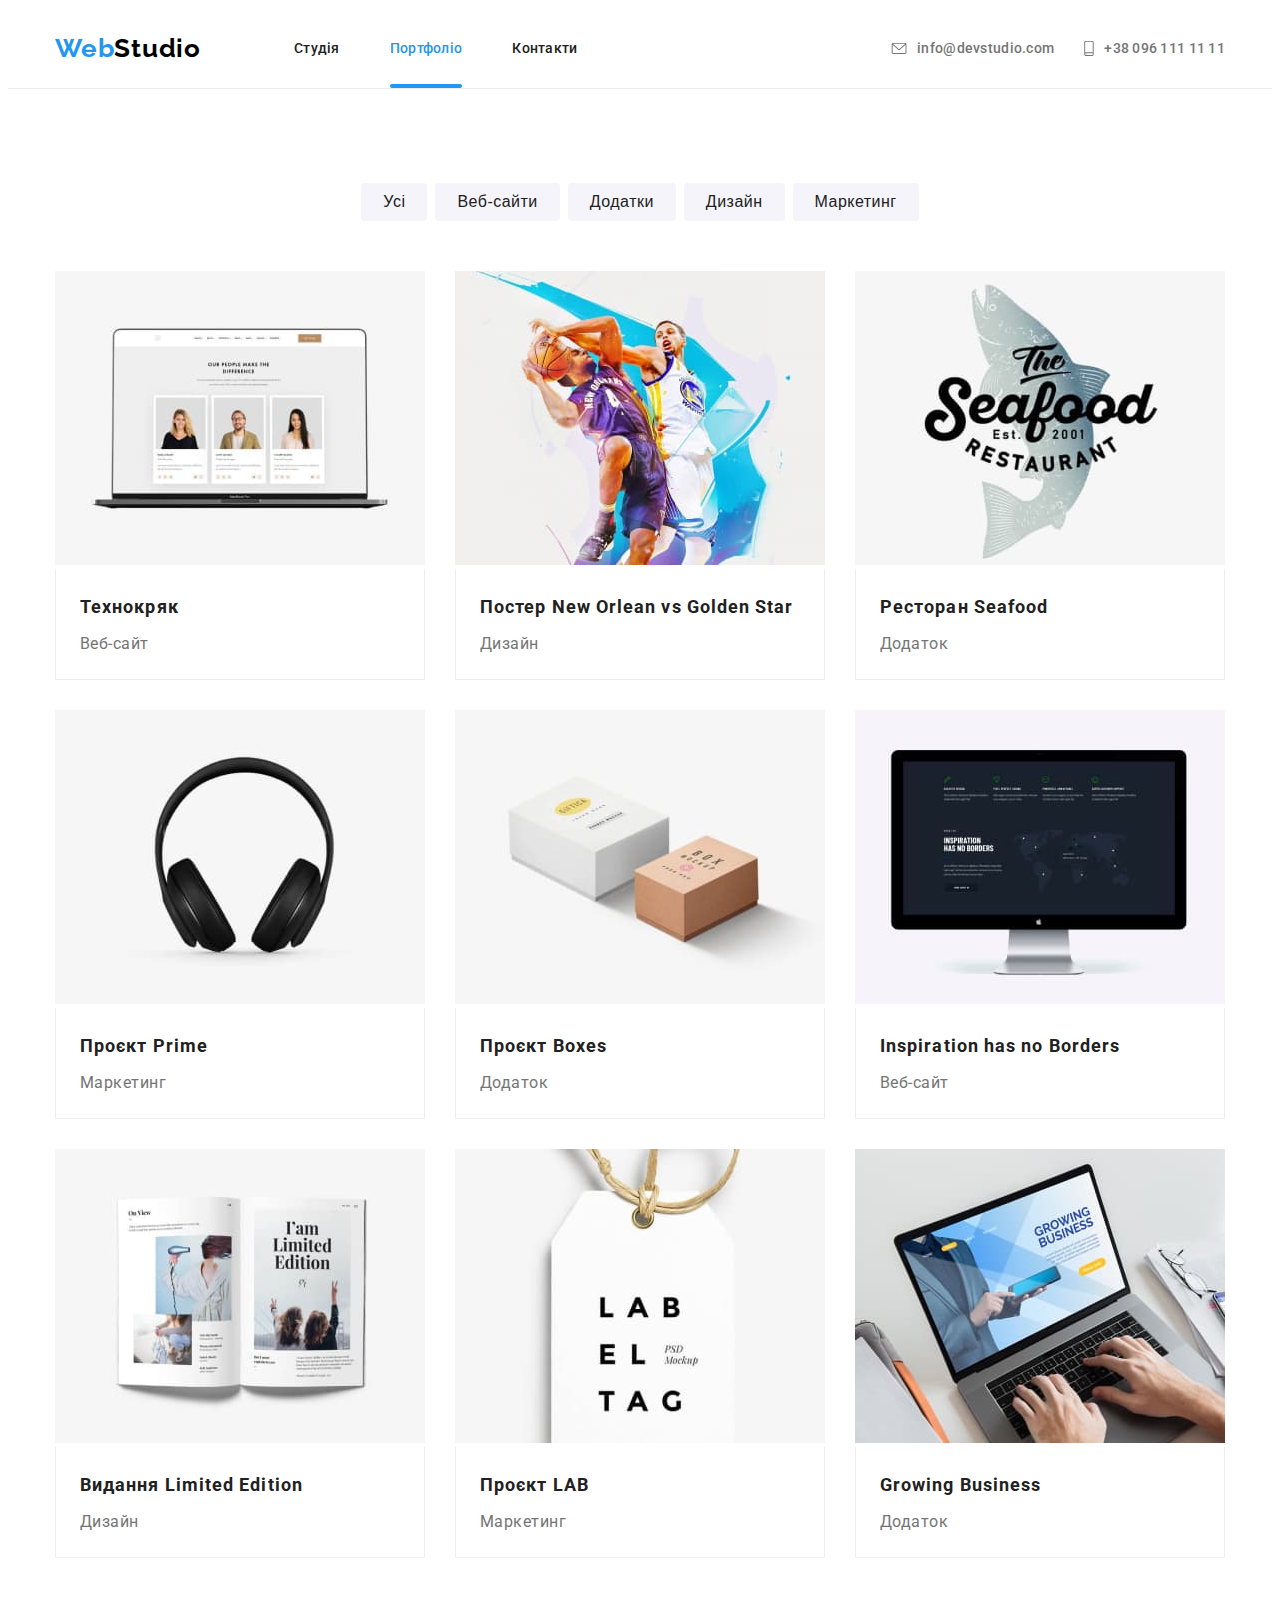
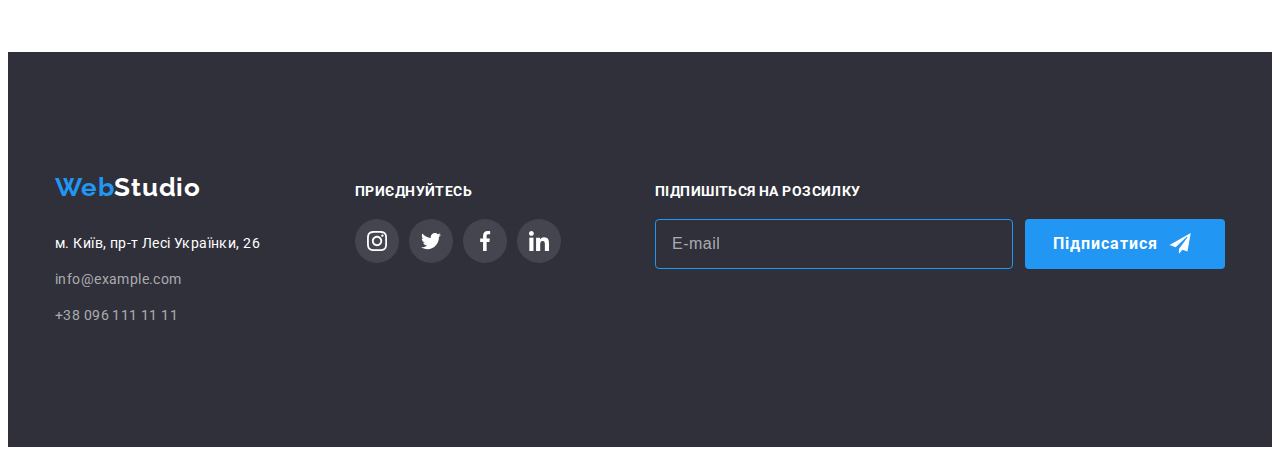
==== portofolio.html @ 8259f085 "Homework 7" ====
<!DOCTYPE html>
<html lang="uk">
  <head>
    <meta charset="UTF-8" />
    <meta http-equiv="X-UA-Compatible" content="IE=edge" />
    <meta name="viewport" content="width=device-width, initial-scale=1.0" />
    <title>Web Studio</title>

    <link rel="preconnect" href="https://fonts.googleapis.com" />
    <link rel="preconnect" href="https://fonts.gstatic.com" crossorigin />
    <link
      href="https://fonts.googleapis.com/css2?family=Raleway:wght@700&family=Roboto:wght@400;500;700;900&display=swap"
      rel="stylesheet"
    />
    <link
      rel="stylesheet"
      href="https://cdnjs.cloudflare.com/ajax/libs/modern-normalize/1.1.0/modern-normalize.min.css"
      integrity="sha512-wpPYUAdjBVSE4KJnH1VR1HeZfpl1ub8YT/NKx4PuQ5NmX2tKuGu6U/JRp5y+Y8XG2tV+wKQpNHVUX03MfMFn9Q=="
      crossorigin="anonymous"
      referrerpolicy="no-referrer"
    />
    <link rel="stylesheet" href="./css/styles.css" />
  </head>
  <body>
    <!-- Header -->
    <header class="page-header">
      <div class="container main-nav">
        <a href="./index.html" class="logo"
          ><span class="logo-brand">Web</span>Studio</a
        >

        <ul class="site-nav">
          <li class="item"><a href="./index.html" class="link">Студія</a></li>
          <li class="item">
            <a href="./portofolio.html" class="link current">Портфоліо</a>
          </li>
          <li class="item"><a href="#" class="link">Контакти</a></li>
        </ul>
        <!-- телефон-імейл  -->

        <ul class="contact-nav">
          <li class="item-mail">
            <a href="mailto:info@devstudio.com" class="link mail"
              ><svg class="decor" width="16" height="12">
                <use href="./images/sprite.svg#envelope"></use></svg
              >info@devstudio.com</a
            >
          </li>
          <li class="item-phone">
            <a href="tel:+380961111111" class="link phone"
              ><svg class="decor" width="10" height="16">
                <use href="./images/sprite.svg#smartphone"></use></svg
              >+38 096 111 11 11</a
            >
          </li>
        </ul>
      </div>
    </header>
    <!-- main -->
    <main>
      <h1 class="visually-hidden">Portpholio page</h1>
      <section class="portfolio">
        <h2 class="visually-hidden">Site navigation</h2>

        <div class="container work">
          <ul class="page-nav">
            <li class="nav-btn">
              <button type="button" class="button-secondary">Усі</button>
            </li>
            <li class="nav-btn">
              <button type="button" class="button-secondary">Веб-сайти</button>
            </li>
            <li class="nav-btn">
              <button type="button" class="button-secondary">Додатки</button>
            </li>
            <li class="nav-btn">
              <button type="button" class="button-secondary">Дизайн</button>
            </li>
            <li class="nav-btn">
              <button type="button" class="button-secondary">Маркетинг</button>
            </li>
          </ul>
          <ul class="work-list">
            <li class="work-item-portfolio">
              <a class="work-item-card" href="">
                <div class="product-thumb">
                  <img
                    class="work-item-link"
                    src="./images/portfolio/technokriak.jpg"
                    width="370"
                    height="294"
                    alt="Сторінка сайту відкрита на ноутбуці з фото команди"
                  />
                  <div class="product-overlay">
                    <p class="product-overlay-descr">
                      Ресурс пропонує комплексні пропозиції з різним рівнем
                      функціоналу та сервісів. Все це дозволить відвідувачу
                      отримати вичерпні відомості про компанію чи приватну
                      особу.
                    </p>
                  </div>
                </div>
                <div class="work-item-descr">
                  <h3 class="title-work">Технокряк</h3>
                  <p class="descr-work">Веб-сайт</p>
                </div></a
              >
            </li>

            <li class="work-item-portfolio">
              <a class="work-item-card" href="">
                <div class="product-thumb">
                  <img
                    src="./images/portfolio/new-orlean.jpg"
                    width="370"
                    height="294"
                    alt="Два баскетболісти з мячем"
                  />
                  <div class="product-overlay">
                    <p class="product-overlay-descr">
                      Ресурс пропонує комплексні пропозиції з різним рівнем
                      функціоналу та сервісів. Все це дозволить відвідувачу
                      отримати вичерпні відомості про компанію чи приватну
                      особу.
                    </p>
                  </div>
                </div>
                <div class="work-item-descr">
                  <h3 class="title-work">Постер New Orlean vs Golden Star</h3>
                  <p class="descr-work">Дизайн</p>
                </div></a
              >
            </li>

            <li class="work-item-portfolio">
              <a class="work-item-card" href="">
                <div class="product-thumb">
                  <img
                    src="./images/portfolio/seafood.jpg"
                    width="370"
                    height="294"
                    alt="Макет логотипу ресторану Сиафуд"
                  />
                  <div class="product-overlay">
                    <p class="product-overlay-descr">
                      Ресурс пропонує комплексні пропозиції з різним рівнем
                      функціоналу та сервісів. Все це дозволить відвідувачу
                      отримати вичерпні відомості про компанію чи приватну
                      особу.
                    </p>
                  </div>
                </div>
                <div class="work-item-descr">
                  <h3 class="title-work">Ресторан Seafood</h3>
                  <p class="descr-work">Додаток</p>
                </div></a
              >
            </li>

            <li class="work-item-portfolio">
              <a class="work-item-card" href="">
                <div class="product-thumb">
                  <img
                    src="./images/portfolio/prime.jpg"
                    width="370"
                    height="294"
                    alt="Фото навушників чорних"
                  />
                  <div class="product-overlay">
                    <p class="product-overlay-descr">
                      Ресурс пропонує комплексні пропозиції з різним рівнем
                      функціоналу та сервісів. Все це дозволить відвідувачу
                      отримати вичерпні відомості про компанію чи приватну
                      особу.
                    </p>
                  </div>
                </div>
                <div class="work-item-descr">
                  <h3 class="title-work">Проєкт Prime</h3>
                  <p class="descr-work">Маркетинг</p>
                </div></a
              >
            </li>
            <li class="work-item-portfolio">
              <a class="work-item-card" href="">
                <div class="product-thumb">
                  <img
                    src="./images/portfolio/boxes.jpg"
                    width="370"
                    height="294"
                    alt="Фото двох коробок з лого проекту"
                  />
                  <div class="product-overlay">
                    <p class="product-overlay-descr">
                      Ресурс пропонує комплексні пропозиції з різним рівнем
                      функціоналу та сервісів. Все це дозволить відвідувачу
                      отримати вичерпні відомості про компанію чи приватну
                      особу.
                    </p>
                  </div>
                </div>
                <div class="work-item-descr">
                  <h3 class="title-work">Проєкт Boxes</h3>
                  <p class="descr-work">Додаток</p>
                </div></a
              >
            </li>
            <li class="work-item-portfolio">
              <a class="work-item-card" href="">
                <div class="product-thumb">
                  <img
                    src="./images/portfolio/inspiration-has-noborder.jpg"
                    width="370"
                    height="294"
                    alt="Монітор з головною сторінкою сайту"
                  />
                  <div class="product-overlay">
                    <p class="product-overlay-descr">
                      Ресурс пропонує комплексні пропозиції з різним рівнем
                      функціоналу та сервісів. Все це дозволить відвідувачу
                      отримати вичерпні відомості про компанію чи приватну
                      особу.
                    </p>
                  </div>
                </div>
                <div class="work-item-descr">
                  <h3 class="title-work">Inspiration has no Borders</h3>
                  <p class="descr-work">Веб-сайт</p>
                </div></a
              >
            </li>
            <li class="work-item-portfolio">
              <a class="work-item-card" href="">
                <div class="product-thumb">
                  <img
                    src="./images/portfolio/limited-editions.jpg"
                    width="370"
                    height="294"
                    alt="Розгорнуте видання албому проекту"
                  />
                  <div class="product-overlay">
                    <p class="product-overlay-descr">
                      Ресурс пропонує комплексні пропозиції з різним рівнем
                      функціоналу та сервісів. Все це дозволить відвідувачу
                      отримати вичерпні відомості про компанію чи приватну
                      особу.
                    </p>
                  </div>
                </div>
                <div class="work-item-descr">
                  <h3 class="title-work">Видання Limited Edition</h3>
                  <p class="descr-work">Дизайн</p>
                </div></a
              >
            </li>
            <li class="work-item-portfolio">
              <a class="work-item-card" href="">
                <div class="product-thumb">
                  <img
                    src="./images/portfolio/lab.jpg"
                    width="370"
                    height="294"
                    alt="Розроблений макет лейби бренду"
                  />
                  <div class="product-overlay">
                    <p class="product-overlay-descr">
                      Ресурс пропонує комплексні пропозиції з різним рівнем
                      функціоналу та сервісів. Все це дозволить відвідувачу
                      отримати вичерпні відомості про компанію чи приватну
                      особу.
                    </p>
                  </div>
                </div>
                <div class="work-item-descr">
                  <h3 class="title-work">Проєкт LAB</h3>
                  <p class="descr-work">Маркетинг</p>
                </div></a
              >
            </li>

            <li class="work-item-portfolio">
              <a class="work-item-card" href="">
                <div class="product-thumb">
                  <img
                    src="./images/portfolio/growing-business.jpg"
                    width="370"
                    height="294"
                    alt="На екрані ноутбука головна сторінка додатку"
                  />
                  <div class="product-overlay">
                    <p class="product-overlay-descr">
                      Ресурс пропонує комплексні пропозиції з різним рівнем
                      функціоналу та сервісів. Все це дозволить відвідувачу
                      отримати вичерпні відомості про компанію чи приватну
                      особу.
                    </p>
                  </div>
                </div>
                <div class="work-item-descr">
                  <h3 class="title-work">Growing Business</h3>
                  <p class="descr-work">Додаток</p>
                </div></a
              >
            </li>
          </ul>
        </div>
      </section>
    </main>

    <!-- Footer -->
    <footer class="footer">
      <div class="container footer">
        <div class="address">
          <a href="./index.html" class="logo"
            ><span class="logo-brand">Web</span
            ><span class="logo-white">Studio</span></a
          >
          <address class="address-link">
            <p>м. Київ, пр-т Лесі Українки, 26</p>
            <ul class="footer-nav link">
              <li class="item">
                <a href="info@example.com" class="link">info@example.com</a>
              </li>
              <li class="item">
                <a href="tel:+380961111111" class="link">+38 096 111 11 11</a>
              </li>
            </ul>
          </address>
        </div>

        <!-- Social link -->
        <div class="container-link">
          <h3 class="social-link-title">приєднуйтесь</h3>
          <ul class="social-list-footer list">
            <li class="social-list-item">
              <a class="social-list-link-footer" href="">
                <svg class="social-list-icon" width="20" height="20">
                  <use href="./images/sprite.svg#instagram"></use>
                </svg>
              </a>
            </li>
            <li class="social-list-item">
              <a class="social-list-link-footer" href="">
                <svg class="social-list-icon" width="20" height="20">
                  <use href="./images/sprite.svg#twitter"></use>
                </svg>
              </a>
            </li>
            <li class="social-list-item">
              <a class="social-list-link-footer" href="">
                <svg class="social-list-icon" width="20" height="20">
                  <use href="./images/sprite.svg#facebook"></use>
                </svg>
              </a>
            </li>
            <li class="social-list-item">
              <a class="social-list-link-footer" href="">
                <svg class="social-list-icon" width="20" height="20">
                  <use href="./images/sprite.svg#linkedin"></use>
                </svg>
              </a>
            </li>
          </ul>
        </div>

        <!-- Форма Підписатися -->
        <div class="container-submit">
          <h3 class="social-link-title">Підпишіться на розсилку</h3>
          
          <form class="footer-form" autocomplete="off">
           
            <label class="form-fild-submit">
              <input
                type="email"
                name="user-mail"
                class="form-input"
                placeholder="E-mail"
                autocomplete="on"
                autofocus
              />
            </label>

            <button type="submit" class="submit">
              Підписатися
              <svg class="submit-image" width="24" height="24">
                <use href="./images/sprite.svg#icon-send"></use>
              </svg>
            </button>
            
          </form>          
        </div>
        
      </div>
    </footer>
    <script src="./js/modal.js"></script>
  </body>
</html>
---- css/styles.css ----
html {
  box-sizing: border-box;
}

*,
*::before,
*::after {
  box-sizing: inherit;
}

:root {
  --brand-color: #2196f3;
  --brand-btn-color: #188ce8;
  --text-color-main: #212121;
  --text-color-gray: #757575;
  --black: #000000;
  --white: #ffffff;
  --background-color: #2f303a;
  --background-color-light: #f5f4fa;
  --background-color-hero: #c4c4c4;
  --border-color: #eeeeee;
  --icon-color: #afb1b8;
}
:root {
  --timing-function: cubic-bezier(0.4, 0, 0.2, 1);
}
body {
  font-family: "Roboto", sans-serif;
  background-color: var(--white);
  color: var(--text-color-main);
}
p {
  margin: 0;
}
a {
  text-decoration: none;
}
.list {
  padding: 0;
  margin: 0;
  list-style: none;
  /* outline: 2px solid tomato; */
}
.container {
  width: 1200px;
  padding-left: 15px;
  padding-right: 15px;
  margin: 0 auto;
  /* outline: 2px solid tomato; */
  /* padding-bottom: 94px; */
}
.section-title {
  color: var(--text-color-main);
}
.no-padding {
  padding-top: 0;
  padding-bottom: 0;
}
/* ul {
  padding: 0;
  margin: 0;
  list-style: none;
 
} */
/* важно УБРАТЬ ТОЧКИ */
/* ul {
    list-style: none;
} */

/* HEADER */
.page-header {
  border-bottom: 1px solid #ececec;
}
.main-nav {
  display: flex;
  align-items: center;
  /* вирівняє вдоль пеперечної осі */
  /* justify-content: space-between; */
}
.container.main-nav {
  padding-bottom: 0;
  /* border-bottom: 1px solid #ececec; */
}

.logo {
  text-decoration: none;
  color: var(--black);
  font-family: "Raleway";
  font-weight: 700;
  font-size: 26px;
  line-height: calc(31 / 26);
  letter-spacing: 0.03em;
  /* margin-left: 215px; */
  /* margin-right: 93px; */
  transition: color 250ms var(--timing-function);
}
.logo-brand {
  color: var(--brand-color);
  transition: color 250ms var(--timing-function);
}
.logo:hover {
  color: var(--text-color-gray);
}
.logo-brand:hover {
  color: var(--text-color-gray);
}
/* UL-Site nav */
.site-nav {
  display: flex;
  padding: 0;
  margin: 0;
  margin-left: 93px;
  list-style: none;
}
/* li */
.site-nav .item:not(:last-child) {
  /* outline: 2px solid teal; */
  margin-right: 50px;
}
/* Селектор сусіда приміниться до всіх кроме першого */
/* .site-nav .item + .item {
 background-color: yellowgreen;
 margin-left: 50px;
} */

/* .site-nav .item:last-child {
  margin-right: 0; - IT WORKS!!!
} */
/* a */
.link {
  /* margin-top: 9px; */
  font-size: 14px;
  line-height: calc(24 / 14);
  letter-spacing: 0.03em;
  color: rgba(255, 255, 255, 0.6);
  text-decoration: none;
}
.site-nav .link {
  /* margin-right: 50px; - це неправильно задані відступи!!!!  */
  display: block;
  padding: 0;
  padding-top: 32px;
  padding-bottom: 32px;

  color: var(--text-color-main);

  text-decoration: none;
  font-weight: 500;
  font-size: 14px;
  line-height: calc(16 / 14);
  letter-spacing: 0.02em;

  transition: color 250ms var(--timing-function);
}
.site-nav .link:hover,
.site-nav .link:focus {
  color: var(--brand-color);
}
.site-nav .link.current {
  color: var(--brand-color);
}
.contact-nav {
  display: flex;
  flex-wrap: wrap;
  align-items: center;
  margin-top: 0;
  margin-bottom: 0;
  margin-right: 0;
  margin-left: auto;
  padding-left: 0;
  list-style: none;
}
/* .contact-nav .item {
  outline: 2px dashed yellowgreen;
} */
.contact-nav .item + .item {
  margin-left: 50px;
}
/* .contact-nav .item-phone {
  margin-left: 50px;
} */
li.item {
  margin-top: 0;
}
.contact-nav .link {
  display: block;
  padding-top: 32px;
  padding-bottom: 32px;

  text-decoration: none;
  color: var(--text-color-gray);
  font-weight: 500;
  font-size: 14px;
  line-height: calc(16 / 14);
  letter-spacing: 0.02em;

  transition: color 250ms var(--timing-function);
}
.contact-nav .link:hover,
.contact-nav .link:focus {
  color: var(--brand-color);
}
/* p */
.decor {
  /* display: flex;
  align-items: center;
  justify-content: center;
  background-color: var(--background-color-light); */
  margin-right: 10px;
  fill: currentColor;
}
/* li */
.item-mail {
  display: flex;
  margin-right: 30px;
}
.item-phone {
  display: flex;
}
/* .decor:hover, .decor:focus {
  fill: var(--brand-color);
} */

.link.mail,
.link.phone {
  display: flex;
  align-items: center;
}
/* Підкреслення під час ховеру */
.link.current {
  position: relative;
}
.link.current::after {
  content: "";
  position: absolute;

  left: 0;
  bottom: 0;

  display: block;
  width: 100%;
  height: 4px;
  background-color: var(--brand-color);
  border-radius: 2px;

  opacity: 1;
  transition: opacity 1000ms var(--timing-function);
}
/* .link.current:hover::after {
  opacity: 1;
} */
/* .item-mail .link::before {
  content: "";
  display: inline-flex;
  height: 12px;
  width: 16px;
  /* outline: 2px dashed yellowgreen; */
/* background-position: center;
  background-image: url(../images/sprite.svg#envelope);
  background-repeat: no-repeat;
  margin-right: 10px;
  fill: var(--text-color-gray);
  background-color: red;
  flex-shrink: 0; 
} */

/* .card-team::after {
  content: '';
  display: inline-flex;
  width: 206px;
  height: 44px;
  margin: 16px 32px 30px 32px;
  outline: 2px dashed yellowgreen;

  background-color: var(--background-color-light);
  background-repeat: no-repeat;
  
  background-image: url(../images/icons/smartphone.svg),
  url(../images/icons/envelope\(hover\).svg); 
  background-position: left 0,  right 190px, 
  center;
  background-size: contain;
  margin-bottom: 30px;
 } */

/* Hero */
.hero-section {
  padding-top: 200px;
  padding-bottom: 200px;

  text-align: center;

  max-width: 1600px;
  height: 600px;
  margin-right: auto;
  margin-left: auto;
  background-color: var(--background-color-hero);
  background-color: rgba(47, 48, 58, 0.4);
  background-image: linear-gradient(
      rgba(47, 48, 58, 0.4),
      rgba(47, 48, 58, 0.4)
    ),
    url("../images/hero.jpg");
  background-repeat: no-repeat;
  background-position: center;
  background-size: cover;

  /* text-align: center; */
  /* выставит все елементы по центру */
}
.hero-section .container {
  padding-bottom: 0;
}

.hero-title {
  margin-top: 0;
  margin-bottom: 30px;
  margin-left: auto;
  margin-right: auto;
  width: 696px;

  font-weight: 900;
  font-size: 44px;
  line-height: calc(60 / 44);
  text-align: center;
  letter-spacing: 0.06em;
  text-transform: uppercase;
  color: var(--white);
}

/* Button */
.button {
  display: inline-block;
  align-items: center;
  text-align: center;

  padding: 10px 32px;

  font-weight: 700;
  font-size: 16px;
  line-height: calc(30 / 16);
  letter-spacing: 0.06em;

  background-color: var(--brand-color);
  color: var(--white);
  box-shadow: 0px 4px 4px rgba(0, 0, 0, 0.15);
  border-radius: 4px;
  /* min-width: 216; можно задавать, чтобы тект не вылазил за границы кнопок */

  transition: color 250ms var(--timing-function);
}
.button:hover,
.button:focus {
  background-color: var(--white);
  color: var(--brand-color);
}

/* Sections */

/* Our FEATURES */
.feature-section {
  padding-top: 94px;
  padding-bottom: 94px;
}
.feature-section .container {
  padding-bottom: 0;
}
.visually-hidden {
  position: absolute;
  white-space: nowrap;
  width: 1px;
  height: 1px;
  overflow: hidden;
  border: 0;
  padding: 0;
  clip: rect(0 0 0 0);
  clip-path: inset(50%);
  margin: -1px;
}
.picture {
  display: flex;
  width: 270px;
  height: 120px;
  align-items: center;
  justify-content: center;
  background-color: var(--background-color-light);
  margin-bottom: 30px;
}
.feature-list {
  display: flex;
  flex-wrap: wrap;
  /* padding-top: 94px; */
}
.feature-item {
  width: 270px;
  margin-right: 30px;
}
.feature-item:nth-child(4) {
  margin-right: 0;
}
/* .feature-item::before {
  display: block;
  content: '';
  /* width: 270px; */
/* height: 120px;
  background-color: var(--background-color-light);
  background-repeat: no-repeat;
  background-position: center; */
/* background-size: cover; */
/* margin-bottom: 30px;
} */

/* .feature-item:nth-child(1)::before {
  background-image: url(../images/icons/feature-icons/antenna1.svg); 
}
.feature-item:nth-child(2)::before {
  background-image: url(../images/icons/feature-icons/clock1.svg);
} */
/* .feature-item:nth-child(3)::before {
background-image: url(../images/icons/feature-icons/diagram1.svg);
} */
/* .feature-item:nth-child(4)::before {
background-image: url(../images/icons/feature-icons/astronaut1.svg);
} */
/* .icon-diagramm::before {
  background-image: url(../images/icons/feature-icons/diagram1.svg);
}
.icon-astonaut::before {
  background-image: url(../images/icons/feature-icons/astronaut1.svg);
}
.feature-list .feature-item:not(:last-child) {
  margin-right: 30px;
} */
/* .site-nav .item:not(:last-child) {
  margin-right: 50px; */
/* .feature-section {
  display: flex; */
/* flex-wrap: wrap; */
/* padding-top: 94px;
} */
.title {
  margin-top: 0;
  margin-bottom: 10px;
  font-weight: 700;
  font-size: 14px;
  line-height: calc(16 / 14);
  letter-spacing: 0.03em;
  text-transform: uppercase;
}
.descr {
  margin-top: 0;
  margin-bottom: 0;
  color: var(--text-color-gray);
  font-size: 14px;
  line-height: calc(24 / 14);
  letter-spacing: 0.03em;
}

/* what we do */
.section-work {
  padding-bottom: 94px;
}
.section-work .container {
  padding-bottom: 0;
}
.section-title {
  margin-top: 0;
  margin-bottom: 50px;
  font-weight: 700;
  font-size: 36px;
  line-height: calc(42 / 36);
  text-align: center;
  letter-spacing: 0.03em;
}
.work-list {
  margin-top: 0;
  margin-bottom: 0;
}
.work-item {
  position: relative;

  display: block;
  margin-right: 30px;
}
.work-item:last-child {
  margin-right: 0;
}
/* .work-item::after {
  content: "";
  position: absolute;

  display: block;
  width: 100%;
  height: 70px;
  background-color: rgba(47, 48, 58, 0.8);

  left: 0;
  bottom: 0;
} */
.descr-position {
  position: absolute;

  display: inline-block;
  width: 100%;
  height: 70px;
  background-color: rgba(47, 48, 58, 0.8);

  left: 0;
  bottom: 0;
  /* flex-wrap: wrap; */
  /* text-align: center;
  justify-content:center; */
  /* align-items: center;
  position: absolute; */
  /* left: 107px; */
  /* bottom: 0; */
  z-index: 3;
}
/* .descr-position.first {
  left: 107px;
}
.descr-position.second {
  left: 113px;
}
.descr-position.third {
  left: 95px;
} */

.descr-position-text {
  /* padding: 27px 0; */

  margin-top: 27px;
  margin-bottom: 27px;
  margin-left: auto;
  margin-right: auto;

  font-weight: 700;
  font-size: 14px;
  line-height: calc(16 / 14);
  text-align: center;
  letter-spacing: 0.03em;
  text-transform: uppercase;
  color: var(--white);
}
.descr-position-text:nth-child(2) {
  margin: 27px 113px;
}
.descr-position-text:nth-child(3) {
  margin: 27px 95px;
}

.photo {
  display: block;
}

/* Our team */
.section-team {
  /* display: flex; */
  padding-top: 94px;
  padding-bottom: 94px;
  background-color: var(--background-color-light);
}

.section-title.team {
  margin-bottom: 50px;
}

.team-list {
  display: flex;
  flex-wrap: wrap;
  margin-top: 0;
  margin-bottom: 0;
  list-style: none;
  padding-left: 0;
}
.card-team {
  width: 270;
  /* width: calc((100%-60px) / 3); */
  /* background-color: tomato; */
  margin-right: 30px;
  margin-bottom: 0;

  padding: 0;
  /* filter: drop-shadow(0px 4px 4px rgba(0, 0, 0, 0.25)); */
}
.card-team:nth-child(4n) {
  margin-right: 0;
}

.title-team {
  margin-bottom: 0;
  margin-top: 0;
  font-weight: 500;
  font-size: 16px;
  line-height: calc(19 / 16);
  text-align: center;
  letter-spacing: 0.03em;
}
.descr-team {
  /* padding-top: 0;
  padding-bottom: 0; - їх у параграфа немає*/
  margin-top: 10px;
  margin-bottom: 0;
  color: var(--text-color-gray);
  font-size: 16px;
  line-height: calc(19 / 16);
  text-align: center;
  letter-spacing: 0.03em;
  /* filter: drop-shadow(0px 4px 4px rgba(0, 0, 0, 0.25)); */
}

.card-team-descr {
  display: block;
  padding-top: 30px;
  padding-bottom: 30px;
  list-style: none;
  background-color: var(--white);
  box-shadow: 0px 1px 3px rgba(0, 0, 0, 0.12), 0px 1px 1px rgba(0, 0, 0, 0.14),
    0px 2px 1px rgba(0, 0, 0, 0.2);
  border-radius: 0px 0px 4px 4px;
}
/* a */
.social-list-link {
  display: flex;
  align-items: center;
  justify-content: center;
  width: 44px;
  height: 44px;
  border-radius: 50%;

  fill: var(--icon-color);
  /* background-color:pink; */

  transition: fill 250ms var(--timing-function),
    background-color 250ms var(--timing-function);
}
.social-list {
  display: flex;
  justify-content: center;
  margin-top: 16px;
  margin-bottom: 0;
}
.social-list-item {
  margin-right: 10px;

  transition: color 250ms var(--timing-function);
}
.social-list-item:nth-child(4) {
  margin-right: 0;
}
.social-list-link:hover,
.social-list-link:focus {
  fill: var(--white);
  background-color: var(--brand-color);
}

/* <!-- OUR clients --> */
.clients {
  padding-top: 94px;
  padding-bottom: 94px;
}
.container-clients {
  /* margin-left: 215px;
  margin-right: 215px; */
  margin-left: auto;
  margin-right: auto;
  width: 1170px;

  /* ul */
}
.clients-list {
  display: inline-flex;
  flex-direction: row;
  justify-content: space-between;
  margin-bottom: 0;
  margin-top: 0;
  /* margin-left: auto;
  margin-right: auto; */
  padding: 0;
  /* margin-left: auto;
 margin-right: auto; */
  list-style: none;
  /* outline: 1px dashed blueviolet; */
}
.clients-link {
  display: block;
  padding: 0;
  /* border: var(--icon-color);
  border-radius: 3px; */
  /* width: 170px;
height: 92px; */
}
/* a */
.client-list-icon {
  display: flex;
  align-items: center;
  justify-content: center;
  width: 170px;
  height: 92px;
  border: 1px solid #afb1b8;
  border-radius: 4px;
  fill: var(--icon-color);

  transition: fill 250ms var(--timing-function),
    border-color 250ms var(--timing-function);
}
/* li */
.clients-link-list {
  display: flex;
  align-items: center;
  justify-content: space-between;
  /* padding: 10px 32px; */
  /* border: 1px solid #afb1b8;
  border-radius: 4px; - треба до а приміняти */
  margin-right: 30px;
}
.clients-link-list:nth-child(6) {
  margin-right: 0;
}
.client-list-icon:hover,
.client-list-icon:focus {
  fill: var(--brand-color);
  border-color: var(--brand-color);
}

/* svg */
.client-icon {
  display: flex;
  align-items: center;
  justify-content: center;
  margin: 0;
  /* outline: 1px dashed black; */
  /* background-color: #2196f3; */
  /* fill: var(--icon-color); */

  /* transition: fill 250ms var(--timing-function); */
}
.client-icon:nth-child(6) {
  margin-right: 0;
}

/* Footer */
.footer .container {
  display: flex;
  align-items: baseline;
  flex-direction: row;
  justify-content: flex-start;
  /* padding-bottom: 0;
  padding-top: 0; */
}
.container .address {
  display: block;
  margin-top: 0;
  margin-left: 0;
  margin-right: 70px;
  width: 231px;
  /* outline: 1 dashed red; */
}
.footer {
  padding-top: 60px;
  padding-bottom: 60px;
  background-color: var(--background-color);
}
/* .footer .container {
  padding-bottom: 0;
} */
.logo-white {
  color: var(--white);
}
.logo-white:hover {
  color: var(--text-color-gray);
}
.address {
}
.address-link {
  margin-top: 28px;
  margin-bottom: 12;
  color: var(--white);
  font-style: normal;
  font-size: 14px;
  line-height: calc(24 / 14);
  letter-spacing: 0.03em;
  cursor: pointer;
}
/* .address-link {
. margin-top: 28px;
} */
.footer-nav {
  margin-top: 12px;
  margin-bottom: 0;
  padding-top: 0;
  padding-bottom: 0x;
  padding-left: 0;
  list-style: none;
  text-decoration: none;

  transition: color 250ms var(--timing-function);
}
.footer-nav .link:hover,
.footer-nav .link:focus {
  color: var(--brand-color);
}
.footer-nav .item:not(:first-child) {
  margin-top: 12px;
}

/* Social link list */
.container-link {
  display: block;
  width: 206px;
  /* outline: 1px dashed blueviolet; */
  margin-right: 94px;
}
.social-link-title {
  margin-bottom: 20px;
  margin-top: 0;
  margin-left: 0;
  font-weight: 700;
  font-size: 14px;
  line-height: calc(16 / 14);
  letter-spacing: 0.03em;
  text-transform: uppercase;
  color: var(--white);
}
/* .social-link {
  display: flex;
  justify-content: space-between;
  align-content: center;
  width: 206px;
  margin: 0 auto;
  outline: 1px dashed yellowgreen;
} */

/* a */
.social-list-link-footer {
  display: flex;
  align-items: center;
  justify-content: center;
  width: 44px;
  height: 44px;
  border-radius: 50%;
  fill: var(--white);
  background: rgba(255, 255, 255, 0.1);

  transition: fill 250ms var(--timing-function),
    background-color 250ms var(--timing-function);
}
/* UL */
.social-list-footer {
  display: flex;
  justify-content: center;
}
.social-list-item {
  margin-right: 10px;
}
.social-list-item:nth-child(4) {
  margin-right: 0;
}
.social-list-link-footer:hover,
.social-list-link-footer:focus {
  /* fill: var(--white); */
  background-color: var(--brand-color);
}

/* Container SUBMIT */
.container-submit {
  display: block;
  width: 570px;
  
}
.footer-form {
  display: flex;
  justify-content: space-between;
  margin: 0;
}
.form-fild-submit input {
  display: inline-block;
  margin: 0;
  margin-right: 12px;
  width: 358px;
  height: 50px;
  padding: 15px 16px;
  border: 1px solid rgba(255, 255, 255, 0.3);
  border-radius: 4px;
  background-color: var(--background-color);
  color: rgba(255, 255, 255, 0.6);
}

.form-input:hover,
.form-input:focus {
  outline: none;
  border-color: var(--brand-color);
}
.form-fild-submit input::placeholder {
  margin: 12px;
  padding: 0;
  width: 47px;
  font-size: 16px;
  line-height: calc(20 / 16);
  letter-spacing: 0.03em;

  color: rgba(255, 255, 255, 0.6);
}

/* Button */
.submit {
  display: inline-flex;
  align-items: center;
  border: none;
  margin: 0;
  width: 200px;
  padding: 10px 28px 10px 28px;

  font: inherit;
  cursor: pointer;
  font-weight: 700;
  font-size: 16px;
  line-height: calc(30 / 16);
  letter-spacing: 0.06em;

  border-radius: 4px;
  color: var(--white);
  background-color: var(--brand-color);
}
.submit:hover,
.submit:focus {
  box-shadow: 0px 4px 4px rgba(0, 0, 0, 0.25);
}
.submit-image {
  margin-left: 10px;
  fill: var(--white);
}

/* Portpholio */
.portfolio {
  padding-top: 94px;
  padding-bottom: 94px;
}
.container.work {
  /* width: 1230px; */
  padding-left: 15px;
  padding-right: 15px;
  padding-bottom: 0;
  margin-left: auto;
  margin-right: auto;

  /* justify-content: space-between; */
}
.page-nav {
  margin-top: 0;
  margin-bottom: 0;
}
.button-secondary {
  display: inline-block;
  text-align: center;
  padding: 6px 22px;
  text-decoration: none;
  font-weight: 500;
  font-size: 16px;
  line-height: calc(26 / 16);
  letter-spacing: 0.03em;
  cursor: pointer;

  border-radius: 4px;
  border: none;

  color: var(--text-color-main);
  background-color: var(--background-color-light);

  /* border: 2px solid transparent; - прозрачная рамка если нужно */
  transition: color 250ms var(--timing-function),
    background-color 250ms var(--timing-function),
    box-shadow 250ms var(--timing-function);
}
.button-secondary:hover,
.button-secondary:focus {
  background-color: var(--brand-color);
  color: var(--white);
  box-shadow: 0px 4px 4px rgba(0, 0, 0, 0.25);
}
/* Our work */

a {
  text-decoration: none;
}

/* Navigation by page  */
.page-nav {
  display: block;
  display: flex;
  justify-content: center;
  /* padding-top: 94px; */
  padding-left: 0;
  margin-bottom: 50px;
  list-style: none;
}

.nav-btn {
  margin-right: 8px;
}
.nav-btn:last-child {
  margin-right: 0;
}

/* Work cards list */
.work-list {
  display: flex;
  flex-wrap: wrap;
  list-style: none;

  padding-left: 0;
  padding-right: 0;
  /* justify-content: space-between; */
}
/* div*/
.product-thumb {
  display: block;
  width: 370px;
  /* overley */
  position: relative;
  overflow: hidden;
}
.product-overlay {
  /* content: '';
  display: inline-block; */

  position: absolute;
  left: 0;
  bottom: 0;
  width: 100%;
  height: 100%;
  background-color: rgba(33, 150, 243, 0.9);

  transform: translateY(100%);
  /* transform: scale(0.5); */
  transition: transform 250ms var(--timing-function);

  opacity: 0;
}
.work-item-card:hover .product-overlay {
  transform: translateY(0);
  /* transform: scale(1); */
  opacity: 1;
}
.product-overlay-descr {
  margin: 63px 24px;
  font-size: 18px;
  line-height: calc(28 / 18);
  letter-spacing: 0.03em;
  color: var(--white);
}
/* a */
.work-item-card {
  display: block;

  transition: box-shadow 250ms var(--timing-function);
}
.work-item-card:hover,
.work-item-card:focus {
  /* .work-item >.work-item-card:focus { */
  box-shadow: 0px 4px 4px rgba(0, 0, 0, 0.25);
}

/* li */
.work-item-portfolio {
  width: 370px;
  /* width: calc((100%-60px) / 3); */
  /* background-color: tomato; */
  margin-right: 30px;
  margin-bottom: 30px;
}
.work-item-portfolio:nth-child(3n) {
  margin-right: 0;
}
.work-item-portfolio:nth-last-child(-n + 3) {
  margin-bottom: 0;
}
/* Альтернативній варіант */
/* .work-item:not(:nth-child(3n)) {
  margin-right: 30px;
} */
/* .work-item:not(:nth-last-child(-n + 3)) {
  margin-bottom: 0;
} */

.title-work {
  margin-top: 0;
  margin-bottom: 0;
  font-weight: 700;
  font-size: 18px;
  line-height: calc(36 / 18);
  letter-spacing: 0.06em;
  color: var(--text-color-main);
}
.descr-work {
  margin-top: 4px;

  font-size: 16px;
  line-height: calc(30 / 16);
  letter-spacing: 0.03em;
  color: var(--text-color-gray);
}
.work-item-descr {
  /* display: block; */
  padding: 20px 24px;
  border-bottom: 1px solid var(--border-color);
  border-left: 1px solid var(--border-color);
  border-right: 1px solid var(--border-color);
}

/* Modal window */
.backdrop {
  position: fixed;
  top: 0;
  left: 0;
  width: 100%;
  height: 100%;
  background-color: rgba(0, 0, 0, 0.2);

  opacity: 1;
  transition: opacity 250ms var(--timing-function),
    visibility 250ms var(--timing-function);
}
.backdrop.is-hidden {
  opacity: 0;
  /* дозволяє користуватися сторінкою під бекдропом */
  visibility: hidden;
  pointer-events: none;
}

.backdrop.is-hidden .modal {
  transform: translate(-50%, 0) scale(0.3);
  /* opacity: 0; */
  visibility: hidden;
}
.modal {
  position: absolute;
  top: 50%;
  left: 50%;
  transform: translate(-50%, -50%) scale(1);

  width: 528px;
  height: 581px;

  padding: 40px;

  background-color: var(--white);
  box-shadow: 0px 1px 3px rgba(0, 0, 0, 0.12), 0px 1px 1px rgba(0, 0, 0, 0.14),
    0px 2px 1px rgba(0, 0, 0, 0.2);
  border-radius: 4px;

  opacity: 1;
  visibility: visible;

  transition: transform 250ms var(--timing-function),
    visibility 250ms var(--timing-function);
}
/* абсолют позициіонується відносно всіх, хто не статік!!! */
.modal-close-btn {
  position: absolute;
  top: 8px;
  right: 8px;

  /* щоб спозиціонувати іконку по центру */
  display: flex;
  justify-content: center;
  align-items: center;

  width: 30px;
  height: 30px;
  border-radius: 50%;
  border: 1px solid rgba(0, 0, 0, 0.1);
  background-color: transparent;
  padding: 0;

  /* box-shadow: 0px 4px 4px rgba(0, 0, 0, 0.25); */
  cursor: pointer;
}
.modal-close-btn:hover,
.modal-close-btn:focus {
  fill: var(--brand-color);
  transition: fill 250ms var(--timing-function);
}

/* Головнй надпис */
.modal-title {
  margin: 0;
  padding: 0;
  margin-bottom: 12px;
  font-weight: 700;
  font-size: 20px;
  line-height: calc(23 / 20);
  text-align: center;
  letter-spacing: 0.03em;

  color: var(--text-color-main);
}
/* Label */
.form-label {
  display: block;
  margin-bottom: 10px;
}

/* Input */
.form-input {
  width: 100%;
  height: 40px;
  padding-left: 42px;
  border: 1px solid rgba(33, 33, 33, 0.2);
  border-radius: 4px;
  transition: border-color 250ms var(--timing-function);
}

.form-input:focus {
  outline: none;
  border-color: var(--brand-color);
}
/* щоб іконка змінила колір додаєм + бо вона сусід для инпута*/
.form-input:focus + .input-form-icon {
  fill: var(--brand-color);
}

.modal-label-name {
  font-size: 12px;
  line-height: calc(14 / 12);
  letter-spacing: 0.01em;

  color: var(--text-color-gray);
}
/* div - обгортка для позиціювання іконки але його не можна вкладати в лейбел, тому міняємо на спан*/
.input-wrapper {
  position: relative;
  display: block;
  /* margin-top: 4px; */
}
/* опис іконки */
.input-form-icon {
  position: absolute;
  /* спозиционувати по осі Y */
  top: 50%;
  transform: translateY(-50%);

  left: 12px;
  display: block;
  width: 18px;
  height: 18px;
  fill: var(--text-color-main);

  transition: fill 250ms var(--timing-function);
}

/* Коментарі розділ */
/* textarea */
.comment-field {
  width: 100%;
  height: 120px;
  margin-top: 4px;
  padding: 12px 16px;
  border: 1px solid rgba(33, 33, 33, 0.2);
  border-radius: 4px;
  resize: none;

  transition: border-color 250ms var(--timing-function);
}
.comment-field::placeholder {
  font-size: 12px;
  line-height: calc(14 / 12);
  letter-spacing: 0.01em;
  color: rgba(117, 117, 117, 0.5);
}
.comment-field:hover,
.comment-field:focus {
  outline: none;
  border-color: var(--brand-color);
}

/* Checkbox and Policy  */

.checkbox-form-fild {

  display: flex;
  justify-content: center;
  align-items: center;
  /* outline: 1px solid red; */
   
  margin-bottom: 30px;

}
/* Label */
.checkbox-conact-discr {
  /* position: absolute; */
  display: inline-block;
  align-items: center;
  /* outline: 1px solid green; */
  font-size: 14px;
  line-height: calc(24 / 14);
  letter-spacing: 0.03em;

  color: var(--text-color-gray);
}
/* Input */
.checkbox-contact-form {
  
position: absolute;
width: 1px;
height: 1px;
margin: -1px;
border: 0;
padding: 0;
clip: rect(0 0 0 0);
overflow: hidden;

}

/* опис іконки чекбоксу */
.checkbox-icon {
  display: inline-block;
  margin-right: 8px;
  width: 16px;
  height: 15px;
  fill: var(--black);
  cursor: pointer;
}

.checkbox-conact-discr:focus + .checkbox-icon {
  fill: var(--brand-btn-color);
}

.checkbox-contact-form:checked + .checkbox-icon {
  background-image: url(../images/check-icon/icon\ check.svg);
  border-color: none;
}

/* сховали чекбокс від браузера */
.visually-hidden {
  width: 1px;
  height: 1px;
  margin: -1px;
  border: 0;
  padding: 0;
  white-space: nowrap;
  clip-path: inset(100%);
  clip: rect(0 0 0 0);
  overflow: hidden;
}

/* a */
.label-policy {
  /* margin-left: 2px; */
  text-decoration-line: underline;
  color: var(--brand-color);
}

/* BUTTON submit  */
.submit-order {
  display: block;
  margin: 0 auto;
  align-items: center;
  padding: 10px 52px;

  font-weight: 700;
  font-size: 16px;
  line-height: calc(30 / 16);
  letter-spacing: 0.06em;

  border-radius: 4px;
  border: none;

  color: var(--white);
  background-color: var(--brand-btn-color);
  box-shadow: 0px 4px 4px rgba(0, 0, 0, 0.15);
}
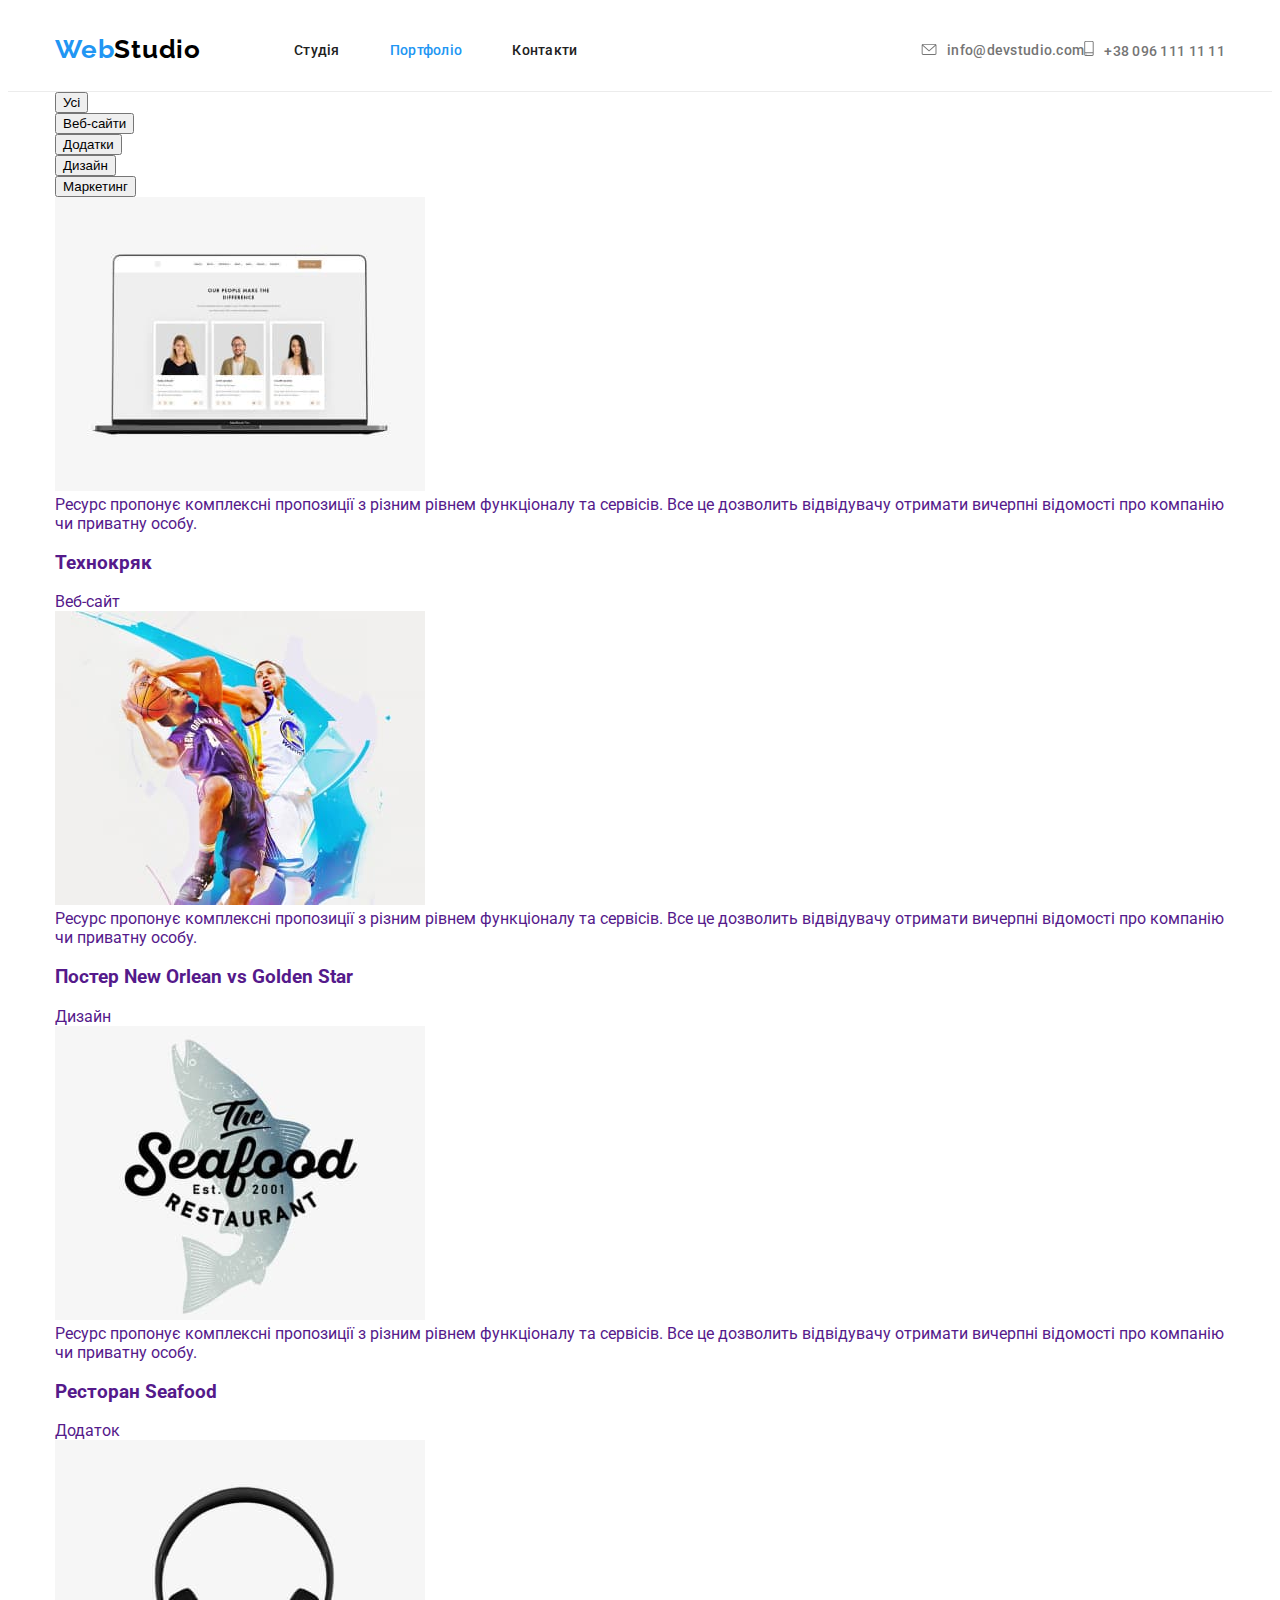
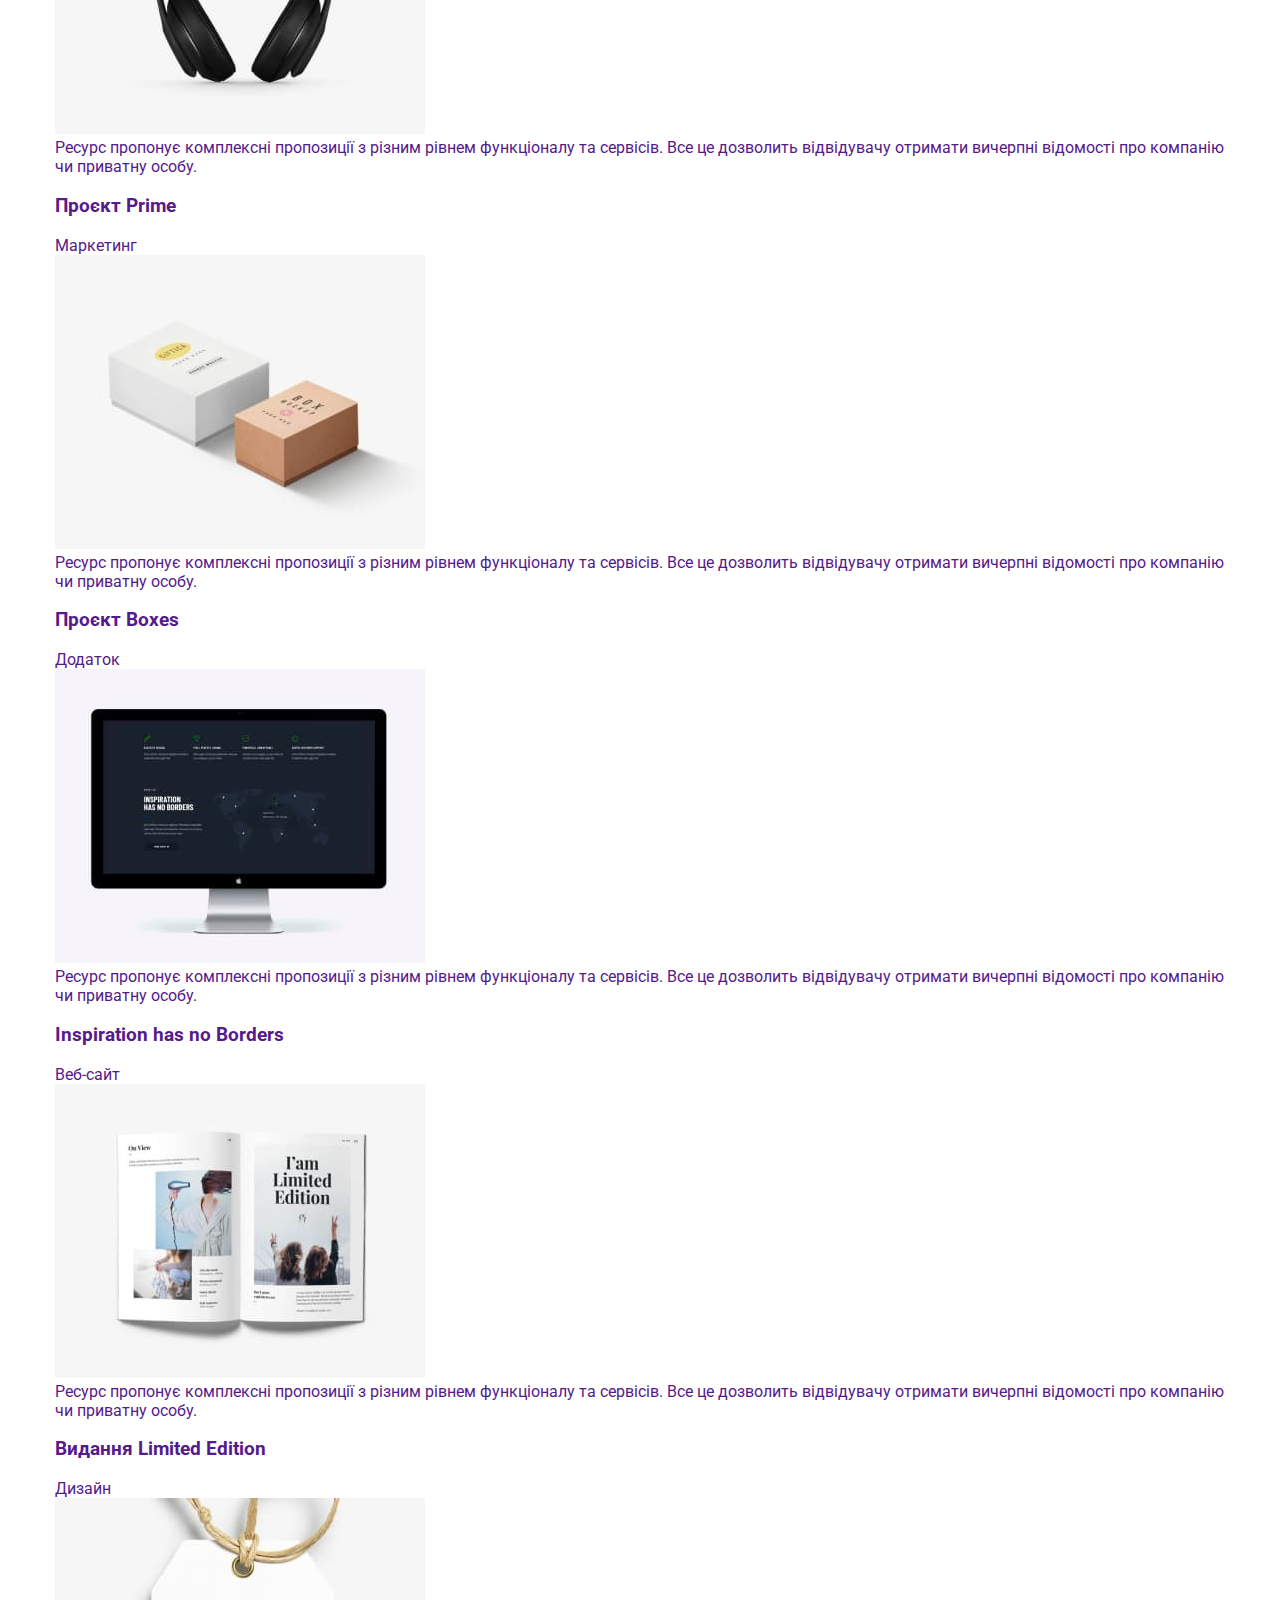
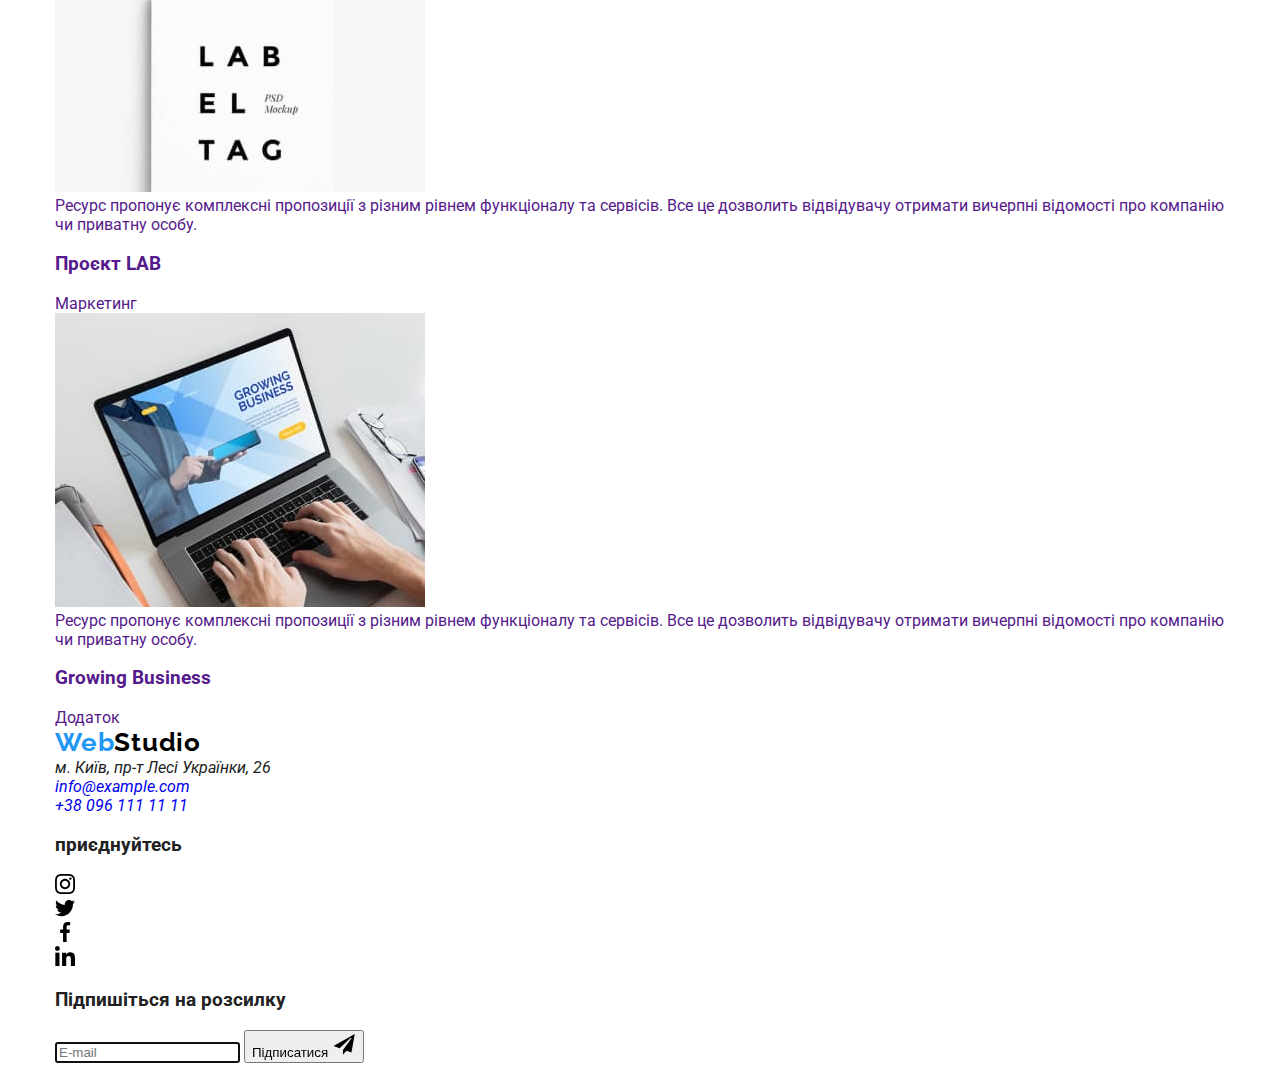
==== commit 430b818b: "start" ====
--- a/portofolio.html
+++ b/portofolio.html
@@ -28,27 +28,28 @@
         <a href="./index.html" class="logo"
           ><span class="logo-brand">Web</span>Studio</a
         >
-
+<!-- site-nav -->
         <ul class="site-nav">
-          <li class="item"><a href="./index.html" class="link">Студія</a></li>
-          <li class="item">
-            <a href="./portofolio.html" class="link current">Портфоліо</a>
+          <li class="site-nav__item"><a href="./index.html" class="site-nav__link">Студія</a></li>
+          <li class="site-nav__item">
+            <a href="./portofolio.html" class="site-nav__link current">Портфоліо</a>
           </li>
-          <li class="item"><a href="#" class="link">Контакти</a></li>
+          <li class="site-nav__item"><a href="#" class="site-nav__link">Контакти</a></li>
         </ul>
-        <!-- телефон-імейл  -->
+
+        <!-- contact-nav -->
 
         <ul class="contact-nav">
-          <li class="item-mail">
-            <a href="mailto:info@devstudio.com" class="link mail"
-              ><svg class="decor" width="16" height="12">
+          <li class="contact-nav__item">
+            <a href="mailto:info@devstudio.com" class="contact-nav__link"
+              ><svg class="contact-nav__icon" width="16" height="12">
                 <use href="./images/sprite.svg#envelope"></use></svg
               >info@devstudio.com</a
             >
           </li>
-          <li class="item-phone">
-            <a href="tel:+380961111111" class="link phone"
-              ><svg class="decor" width="10" height="16">
+          <li class="contact-nav__item">
+            <a href="tel:+380961111111" class="contact-nav__link"
+              ><svg class="contact-nav__icon" width="10" height="16">
                 <use href="./images/sprite.svg#smartphone"></use></svg
               >+38 096 111 11 11</a
             >
--- a/css/styles.css
+++ b/css/styles.css
@@ -29,6 +29,12 @@
   background-color: var(--white);
   color: var(--text-color-main);
 }
+ul {
+  padding: 0;
+  margin: 0;
+  list-style: none;
+ 
+}
 p {
   margin: 0;
 }
@@ -56,12 +62,8 @@
   padding-top: 0;
   padding-bottom: 0;
 }
-/* ul {
-  padding: 0;
-  margin: 0;
-  list-style: none;
- 
-} */
+
+
 /* важно УБРАТЬ ТОЧКИ */
 /* ul {
     list-style: none;
@@ -104,7 +106,8 @@
 .logo-brand:hover {
   color: var(--text-color-gray);
 }
-/* UL-Site nav */
+/* Site nav */
+/* ul */
 .site-nav {
   display: flex;
   padding: 0;
@@ -113,8 +116,8 @@
   list-style: none;
 }
 /* li */
-.site-nav .item:not(:last-child) {
-  /* outline: 2px solid teal; */
+.site-nav__item:not(:last-child) {
+
   margin-right: 50px;
 }
 /* Селектор сусіда приміниться до всіх кроме першого */
@@ -126,8 +129,8 @@
 /* .site-nav .item:last-child {
   margin-right: 0; - IT WORKS!!!
 } */
-/* a */
-.link {
+/* a  --что єто??? непонятно*/
+.site-nav__link {
   /* margin-top: 9px; */
   font-size: 14px;
   line-height: calc(24 / 14);
@@ -135,7 +138,7 @@
   color: rgba(255, 255, 255, 0.6);
   text-decoration: none;
 }
-.site-nav .link {
+.site-nav__link {
   /* margin-right: 50px; - це неправильно задані відступи!!!!  */
   display: block;
   padding: 0;
@@ -152,13 +155,15 @@
 
   transition: color 250ms var(--timing-function);
 }
-.site-nav .link:hover,
-.site-nav .link:focus {
+.site-nav__link:hover,
+.site-nav__link:focus {
   color: var(--brand-color);
 }
-.site-nav .link.current {
+.site-nav__link.current {
   color: var(--brand-color);
 }
+/* contact-nav */
+/* ul */
 .contact-nav {
   display: flex;
   flex-wrap: wrap;
@@ -170,19 +175,15 @@
   padding-left: 0;
   list-style: none;
 }
-/* .contact-nav .item {
-  outline: 2px dashed yellowgreen;
-} */
-.contact-nav .item + .item {
+/* Li */
+.contact-nav__item {
+  margin-top: 0;
+}
+.contact-nav__item + .item {
   margin-left: 50px;
 }
-/* .contact-nav .item-phone {
-  margin-left: 50px;
-} */
-li.item {
-  margin-top: 0;
-}
-.contact-nav .link {
+
+.contact-nav__link {
   display: block;
   padding-top: 32px;
   padding-bottom: 32px;
@@ -196,16 +197,13 @@
 
   transition: color 250ms var(--timing-function);
 }
-.contact-nav .link:hover,
-.contact-nav .link:focus {
+.contact-nav__link:hover,
+.contact-nav__link:focus {
   color: var(--brand-color);
 }
-/* p */
-.decor {
-  /* display: flex;
-  align-items: center;
-  justify-content: center;
-  background-color: var(--background-color-light); */
+/* Icon svg*/
+.contact-nav__icon {
+  /* justify-content: center; */
   margin-right: 10px;
   fill: currentColor;
 }
@@ -249,39 +247,7 @@
 /* .link.current:hover::after {
   opacity: 1;
 } */
-/* .item-mail .link::before {
-  content: "";
-  display: inline-flex;
-  height: 12px;
-  width: 16px;
-  /* outline: 2px dashed yellowgreen; */
-/* background-position: center;
-  background-image: url(../images/sprite.svg#envelope);
-  background-repeat: no-repeat;
-  margin-right: 10px;
-  fill: var(--text-color-gray);
-  background-color: red;
-  flex-shrink: 0; 
-} */
-
-/* .card-team::after {
-  content: '';
-  display: inline-flex;
-  width: 206px;
-  height: 44px;
-  margin: 16px 32px 30px 32px;
-  outline: 2px dashed yellowgreen;
-
-  background-color: var(--background-color-light);
-  background-repeat: no-repeat;
-  
-  background-image: url(../images/icons/smartphone.svg),
-  url(../images/icons/envelope\(hover\).svg); 
-  background-position: left 0,  right 190px, 
-  center;
-  background-size: contain;
-  margin-bottom: 30px;
- } */
+
 
 /* Hero */
 .hero-section {
@@ -312,7 +278,7 @@
   padding-bottom: 0;
 }
 
-.hero-title {
+.hero-section__title {
   margin-top: 0;
   margin-bottom: 30px;
   margin-left: auto;
@@ -329,7 +295,7 @@
 }
 
 /* Button */
-.button {
+.hero-section__button {
   display: inline-block;
   align-items: center;
   text-align: center;
@@ -349,8 +315,8 @@
 
   transition: color 250ms var(--timing-function);
 }
-.button:hover,
-.button:focus {
+.hero-section__button:hover,
+.hero-section__button:focus {
   background-color: var(--white);
   color: var(--brand-color);
 }
@@ -358,13 +324,16 @@
 /* Sections */
 
 /* Our FEATURES */
+/* ul */
 .feature-section {
   padding-top: 94px;
   padding-bottom: 94px;
+ 
 }
 .feature-section .container {
   padding-bottom: 0;
 }
+/* title */
 .visually-hidden {
   position: absolute;
   white-space: nowrap;
@@ -377,27 +346,32 @@
   clip-path: inset(50%);
   margin: -1px;
 }
-.picture {
-  display: flex;
+/* li */
+.feature-section__item {
+  display: inline-flex;
+  align-items: center;
+  justify-content: center;
   width: 270px;
-  height: 120px;
+  margin-right: 30px;
+}
+.feature-section__item:nth-child(4) {
+  margin-right: 0;
+}
+.feature-section__picture {
+ 
+  /* width: 270px;
+  height: 120px; */
   align-items: center;
   justify-content: center;
   background-color: var(--background-color-light);
   margin-bottom: 30px;
 }
-.feature-list {
+.feature-section__list {
   display: flex;
   flex-wrap: wrap;
   /* padding-top: 94px; */
 }
-.feature-item {
-  width: 270px;
-  margin-right: 30px;
-}
-.feature-item:nth-child(4) {
-  margin-right: 0;
-}
+
 /* .feature-item::before {
   display: block;
   content: '';
@@ -438,7 +412,7 @@
 /* flex-wrap: wrap; */
 /* padding-top: 94px;
 } */
-.title {
+.feature-section__title {
   margin-top: 0;
   margin-bottom: 10px;
   font-weight: 700;
@@ -447,7 +421,7 @@
   letter-spacing: 0.03em;
   text-transform: uppercase;
 }
-.descr {
+.feature-section__descr {
   margin-top: 0;
   margin-bottom: 0;
   color: var(--text-color-gray);
@@ -456,6 +430,8 @@
   letter-spacing: 0.03em;
 }
 
+
+
 /* what we do */
 .section-work {
   padding-bottom: 94px;
@@ -463,7 +439,7 @@
 .section-work .container {
   padding-bottom: 0;
 }
-.section-title {
+.section-work__title {
   margin-top: 0;
   margin-bottom: 50px;
   font-weight: 700;
@@ -472,32 +448,25 @@
   text-align: center;
   letter-spacing: 0.03em;
 }
-.work-list {
+.section-work__list {
   margin-top: 0;
   margin-bottom: 0;
 }
-.work-item {
+.section-work__item {
   position: relative;
 
   display: block;
   margin-right: 30px;
 }
-.work-item:last-child {
+.section-work__item:last-child {
   margin-right: 0;
 }
-/* .work-item::after {
-  content: "";
-  position: absolute;
-
-  display: block;
-  width: 100%;
-  height: 70px;
-  background-color: rgba(47, 48, 58, 0.8);
-
-  left: 0;
-  bottom: 0;
-} */
-.descr-position {
+
+.section-work__photo {
+  display: block;
+}
+
+.section-work__descr-position {
   position: absolute;
 
   display: inline-block;
@@ -507,26 +476,8 @@
 
   left: 0;
   bottom: 0;
-  /* flex-wrap: wrap; */
-  /* text-align: center;
-  justify-content:center; */
-  /* align-items: center;
-  position: absolute; */
-  /* left: 107px; */
-  /* bottom: 0; */
-  z-index: 3;
-}
-/* .descr-position.first {
-  left: 107px;
-}
-.descr-position.second {
-  left: 113px;
-}
-.descr-position.third {
-  left: 95px;
-} */
-
-.descr-position-text {
+
+.section-work__descr-position-text {
   /* padding: 27px 0; */
 
   margin-top: 27px;
@@ -542,16 +493,14 @@
   text-transform: uppercase;
   color: var(--white);
 }
-.descr-position-text:nth-child(2) {
+.section-work__descr-position-text:nth-child(2) {
   margin: 27px 113px;
 }
-.descr-position-text:nth-child(3) {
+.section-work__descr-position-text:nth-child(3) {
   margin: 27px 95px;
 }
 
-.photo {
-  display: block;
-}
+
 
 /* Our team */
 .section-team {
@@ -1322,7 +1271,7 @@
   cursor: pointer;
 }
 
-.checkbox-conact-discr:focus + .checkbox-icon {
+.checkbox-contact-form:focus + .checkbox-icon {
   fill: var(--brand-btn-color);
 }
 
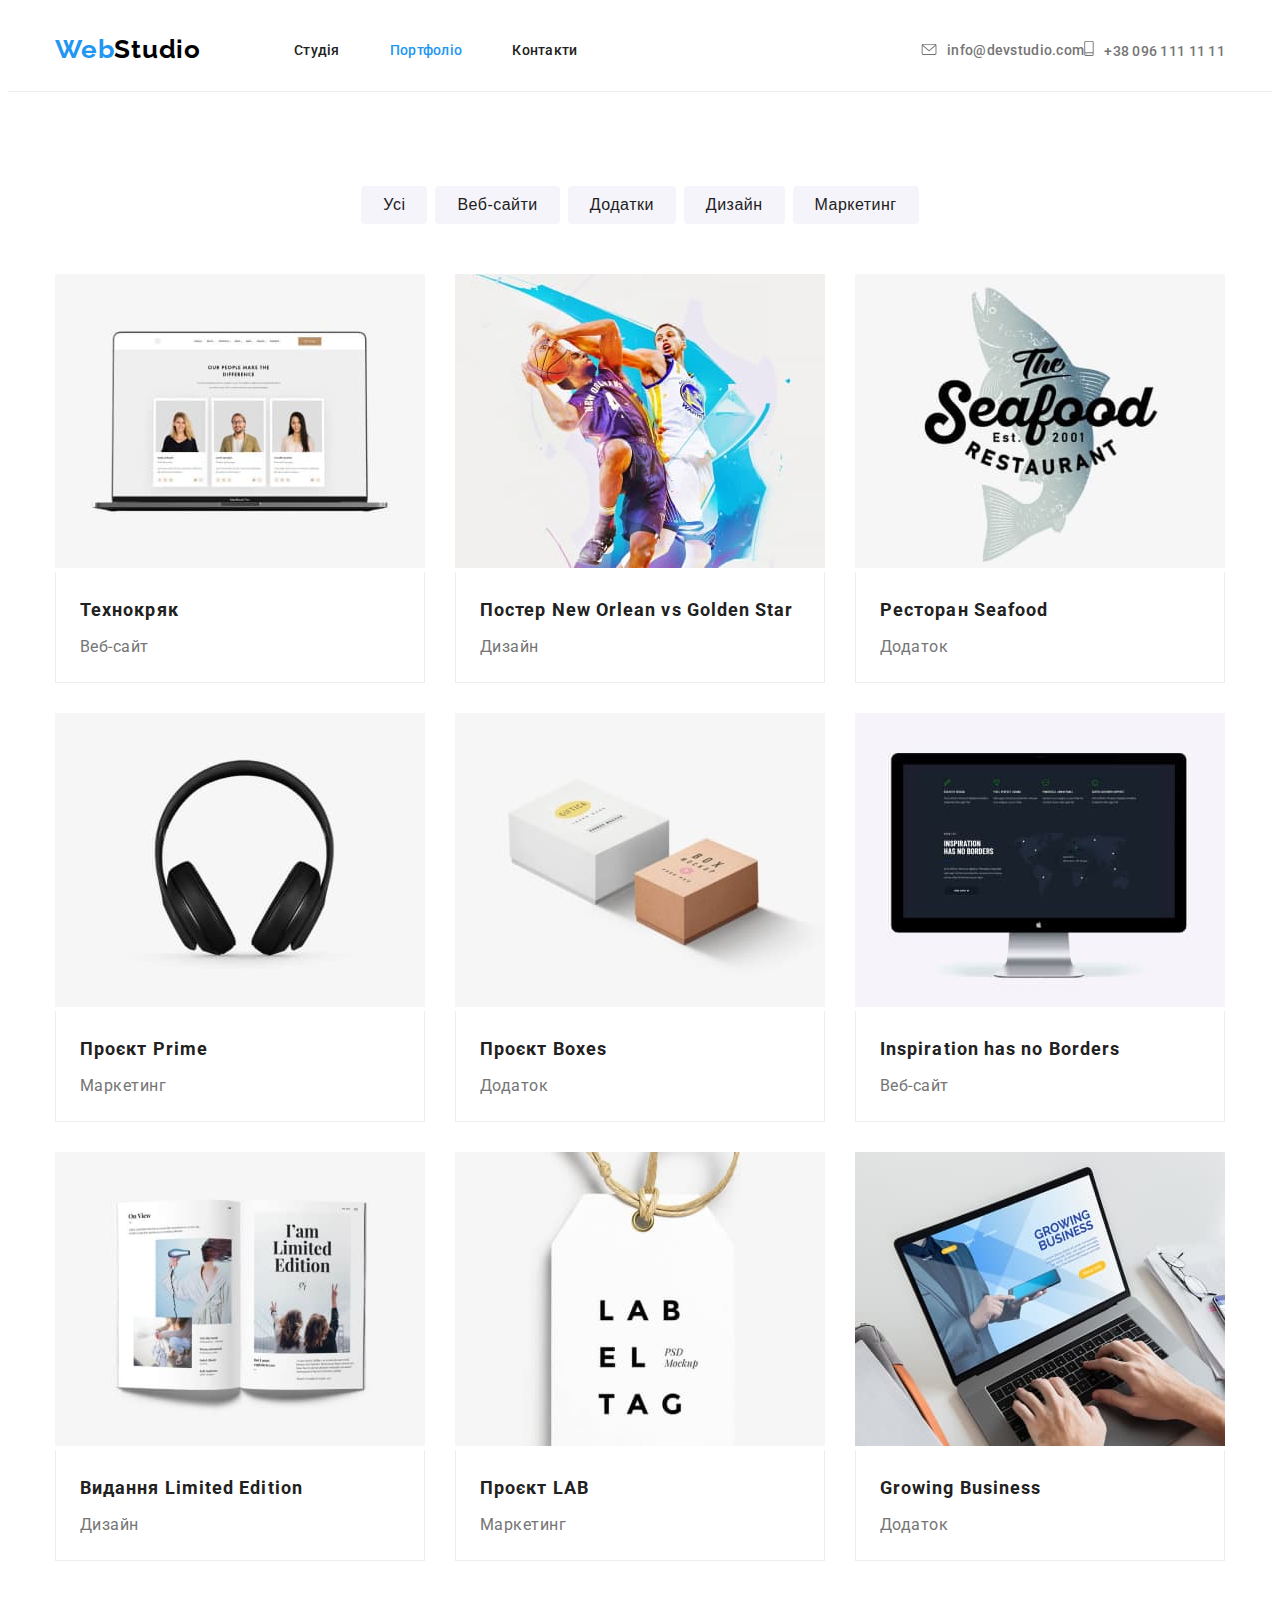
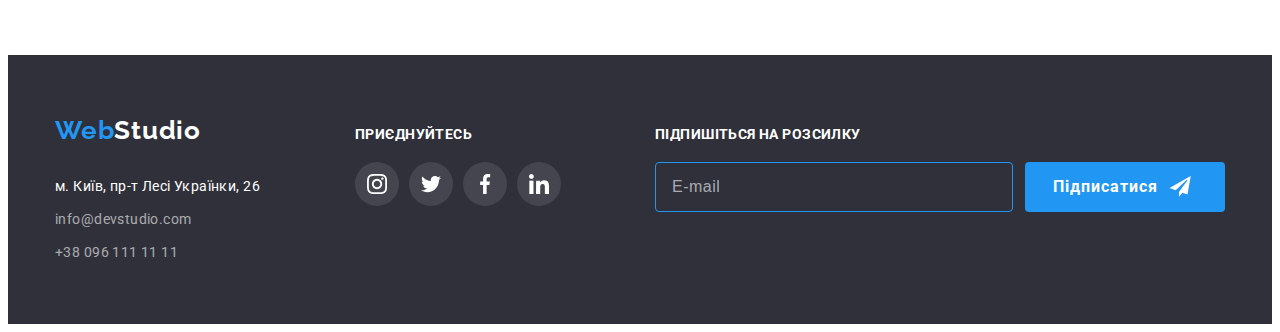
==== commit 63e8960d: "BEM" ====
--- a/portofolio.html
+++ b/portofolio.html
@@ -25,8 +25,9 @@
     <!-- Header -->
     <header class="page-header">
       <div class="container main-nav">
+
         <a href="./index.html" class="logo"
-          ><span class="logo-brand">Web</span>Studio</a
+          ><span class="logo__text-brand">Web</span>Studio</a
         >
 <!-- site-nav -->
         <ul class="site-nav">
@@ -62,29 +63,33 @@
       <h1 class="visually-hidden">Portpholio page</h1>
       <section class="portfolio">
         <h2 class="visually-hidden">Site navigation</h2>
-
-        <div class="container work">
-          <ul class="page-nav">
-            <li class="nav-btn">
+        <div class="container">
+
+          <!-- list of button  -->
+          <ul class="portfolio-page__nav">
+            <li class="portfolio-page__nav-btn">
               <button type="button" class="button-secondary">Усі</button>
             </li>
-            <li class="nav-btn">
+            <li class="portfolio-page__nav-btn">
               <button type="button" class="button-secondary">Веб-сайти</button>
             </li>
-            <li class="nav-btn">
+            <li class="portfolio-page__nav-btn">
               <button type="button" class="button-secondary">Додатки</button>
             </li>
-            <li class="nav-btn">
+            <li class="portfolio-page__nav-btn">
               <button type="button" class="button-secondary">Дизайн</button>
             </li>
-            <li class="nav-btn">
+            <li class="portfolio-page__nav-btn">
               <button type="button" class="button-secondary">Маркетинг</button>
             </li>
           </ul>
-          <ul class="work-list">
-            <li class="work-item-portfolio">
-              <a class="work-item-card" href="">
-                <div class="product-thumb">
+
+          <!-- List of work exemples -->
+          <ul class="portfolio-page__work-list">
+            <li class="portfolio-page__work-item">
+              <a class="portfolio-page__work-link" href="">
+                <!-- overlay -->
+                <div class="portfolio-page__product-thumb">
                   <img
                     class="work-item-link"
                     src="./images/portfolio/technokriak.jpg"
@@ -92,214 +97,215 @@
                     height="294"
                     alt="Сторінка сайту відкрита на ноутбуці з фото команди"
                   />
-                  <div class="product-overlay">
-                    <p class="product-overlay-descr">
-                      Ресурс пропонує комплексні пропозиції з різним рівнем
-                      функціоналу та сервісів. Все це дозволить відвідувачу
-                      отримати вичерпні відомості про компанію чи приватну
-                      особу.
-                    </p>
-                  </div>
-                </div>
-                <div class="work-item-descr">
-                  <h3 class="title-work">Технокряк</h3>
-                  <p class="descr-work">Веб-сайт</p>
-                </div></a
-              >
-            </li>
-
-            <li class="work-item-portfolio">
-              <a class="work-item-card" href="">
-                <div class="product-thumb">
+                  <div class="portfolio-page__product-overlay">
+                    <p class="portfolio-page__product-overlay-descr">
+                      Ресурс пропонує комплексні пропозиції з різним рівнем
+                      функціоналу та сервісів. Все це дозволить відвідувачу
+                      отримати вичерпні відомості про компанію чи приватну
+                      особу.
+                    </p>
+                  </div>
+                </div>
+                <!-- div to all card -->
+                <div class="portfolio-page__work-descr">
+                  <h3 class="portfolio-page__work-name">Технокряк</h3>
+                  <p class="portfolio-page__work-position">Веб-сайт</p>
+                </div></a
+              >
+            </li>
+
+            <li class="portfolio-page__work-item">
+              <a class="portfolio-page__work-link" href="">
+                <div class="portfolio-page__product-thumb">
                   <img
                     src="./images/portfolio/new-orlean.jpg"
                     width="370"
                     height="294"
                     alt="Два баскетболісти з мячем"
                   />
-                  <div class="product-overlay">
-                    <p class="product-overlay-descr">
-                      Ресурс пропонує комплексні пропозиції з різним рівнем
-                      функціоналу та сервісів. Все це дозволить відвідувачу
-                      отримати вичерпні відомості про компанію чи приватну
-                      особу.
-                    </p>
-                  </div>
-                </div>
-                <div class="work-item-descr">
-                  <h3 class="title-work">Постер New Orlean vs Golden Star</h3>
-                  <p class="descr-work">Дизайн</p>
-                </div></a
-              >
-            </li>
-
-            <li class="work-item-portfolio">
-              <a class="work-item-card" href="">
-                <div class="product-thumb">
+                  <div class="portfolio-page__product-overlay">
+                    <p class="portfolio-page__product-overlay-descr">
+                      Ресурс пропонує комплексні пропозиції з різним рівнем
+                      функціоналу та сервісів. Все це дозволить відвідувачу
+                      отримати вичерпні відомості про компанію чи приватну
+                      особу.
+                    </p>
+                  </div>
+                </div>
+                <div class="portfolio-page__work-descr">
+                  <h3 class="portfolio-page__work-name">Постер New Orlean vs Golden Star</h3>
+                  <p class="portfolio-page__work-position">Дизайн</p>
+                </div></a
+              >
+            </li>
+
+            <li class="portfolio-page__work-item">
+              <a class="portfolio-page__work-link" href="">
+                <div class="portfolio-page__product-thumb">
                   <img
                     src="./images/portfolio/seafood.jpg"
                     width="370"
                     height="294"
                     alt="Макет логотипу ресторану Сиафуд"
                   />
-                  <div class="product-overlay">
-                    <p class="product-overlay-descr">
-                      Ресурс пропонує комплексні пропозиції з різним рівнем
-                      функціоналу та сервісів. Все це дозволить відвідувачу
-                      отримати вичерпні відомості про компанію чи приватну
-                      особу.
-                    </p>
-                  </div>
-                </div>
-                <div class="work-item-descr">
-                  <h3 class="title-work">Ресторан Seafood</h3>
-                  <p class="descr-work">Додаток</p>
-                </div></a
-              >
-            </li>
-
-            <li class="work-item-portfolio">
-              <a class="work-item-card" href="">
-                <div class="product-thumb">
+                  <div class="portfolio-page__product-overlay">
+                    <p class="portfolio-page__product-overlay-descr">
+                      Ресурс пропонує комплексні пропозиції з різним рівнем
+                      функціоналу та сервісів. Все це дозволить відвідувачу
+                      отримати вичерпні відомості про компанію чи приватну
+                      особу.
+                    </p>
+                  </div>
+                </div>
+                <div class="portfolio-page__work-descr">
+                  <h3 class="portfolio-page__work-name">Ресторан Seafood</h3>
+                  <p class="portfolio-page__work-position">Додаток</p>
+                </div></a
+              >
+            </li>
+
+            <li class="portfolio-page__work-item">
+              <a class="portfolio-page__work-link" href="">
+                <div class="portfolio-page__product-thumb">
                   <img
                     src="./images/portfolio/prime.jpg"
                     width="370"
                     height="294"
                     alt="Фото навушників чорних"
                   />
-                  <div class="product-overlay">
-                    <p class="product-overlay-descr">
-                      Ресурс пропонує комплексні пропозиції з різним рівнем
-                      функціоналу та сервісів. Все це дозволить відвідувачу
-                      отримати вичерпні відомості про компанію чи приватну
-                      особу.
-                    </p>
-                  </div>
-                </div>
-                <div class="work-item-descr">
-                  <h3 class="title-work">Проєкт Prime</h3>
-                  <p class="descr-work">Маркетинг</p>
-                </div></a
-              >
-            </li>
-            <li class="work-item-portfolio">
-              <a class="work-item-card" href="">
-                <div class="product-thumb">
+                  <div class="portfolio-page__product-overlay">
+                    <p class="portfolio-page__product-overlay-descr">
+                      Ресурс пропонує комплексні пропозиції з різним рівнем
+                      функціоналу та сервісів. Все це дозволить відвідувачу
+                      отримати вичерпні відомості про компанію чи приватну
+                      особу.
+                    </p>
+                  </div>
+                </div>
+                <div class="portfolio-page__work-descr">
+                  <h3 class="portfolio-page__work-name">Проєкт Prime</h3>
+                  <p class="portfolio-page__work-position">Маркетинг</p>
+                </div></a
+              >
+            </li>
+            <li class="portfolio-page__work-item">
+              <a class="portfolio-page__work-link" href="">
+                <div class="portfolio-page__product-thumb">
                   <img
                     src="./images/portfolio/boxes.jpg"
                     width="370"
                     height="294"
                     alt="Фото двох коробок з лого проекту"
                   />
-                  <div class="product-overlay">
-                    <p class="product-overlay-descr">
-                      Ресурс пропонує комплексні пропозиції з різним рівнем
-                      функціоналу та сервісів. Все це дозволить відвідувачу
-                      отримати вичерпні відомості про компанію чи приватну
-                      особу.
-                    </p>
-                  </div>
-                </div>
-                <div class="work-item-descr">
-                  <h3 class="title-work">Проєкт Boxes</h3>
-                  <p class="descr-work">Додаток</p>
-                </div></a
-              >
-            </li>
-            <li class="work-item-portfolio">
-              <a class="work-item-card" href="">
-                <div class="product-thumb">
+                  <div class="portfolio-page__product-overlay">
+                    <p class="portfolio-page__product-overlay-descr">
+                      Ресурс пропонує комплексні пропозиції з різним рівнем
+                      функціоналу та сервісів. Все це дозволить відвідувачу
+                      отримати вичерпні відомості про компанію чи приватну
+                      особу.
+                    </p>
+                  </div>
+                </div>
+                <div class="portfolio-page__work-descr">
+                  <h3 class="portfolio-page__work-name">Проєкт Boxes</h3>
+                  <p class="portfolio-page__work-position">Додаток</p>
+                </div></a
+              >
+            </li>
+            <li class="portfolio-page__work-item">
+              <a class="portfolio-page__work-link" href="">
+                <div class="portfolio-page__product-thumb">
                   <img
                     src="./images/portfolio/inspiration-has-noborder.jpg"
                     width="370"
                     height="294"
                     alt="Монітор з головною сторінкою сайту"
                   />
-                  <div class="product-overlay">
-                    <p class="product-overlay-descr">
-                      Ресурс пропонує комплексні пропозиції з різним рівнем
-                      функціоналу та сервісів. Все це дозволить відвідувачу
-                      отримати вичерпні відомості про компанію чи приватну
-                      особу.
-                    </p>
-                  </div>
-                </div>
-                <div class="work-item-descr">
-                  <h3 class="title-work">Inspiration has no Borders</h3>
-                  <p class="descr-work">Веб-сайт</p>
-                </div></a
-              >
-            </li>
-            <li class="work-item-portfolio">
-              <a class="work-item-card" href="">
-                <div class="product-thumb">
+                  <div class="portfolio-page__product-overlay">
+                    <p class="portfolio-page__product-overlay-descr">
+                      Ресурс пропонує комплексні пропозиції з різним рівнем
+                      функціоналу та сервісів. Все це дозволить відвідувачу
+                      отримати вичерпні відомості про компанію чи приватну
+                      особу.
+                    </p>
+                  </div>
+                </div>
+                <div class="portfolio-page__work-descr">
+                  <h3 class="portfolio-page__work-name">Inspiration has no Borders</h3>
+                  <p class="portfolio-page__work-position">Веб-сайт</p>
+                </div></a
+              >
+            </li>
+            <li class="portfolio-page__work-item">
+              <a class="portfolio-page__work-link" href="">
+                <div class="portfolio-page__product-thumb">
                   <img
                     src="./images/portfolio/limited-editions.jpg"
                     width="370"
                     height="294"
                     alt="Розгорнуте видання албому проекту"
                   />
-                  <div class="product-overlay">
-                    <p class="product-overlay-descr">
-                      Ресурс пропонує комплексні пропозиції з різним рівнем
-                      функціоналу та сервісів. Все це дозволить відвідувачу
-                      отримати вичерпні відомості про компанію чи приватну
-                      особу.
-                    </p>
-                  </div>
-                </div>
-                <div class="work-item-descr">
-                  <h3 class="title-work">Видання Limited Edition</h3>
-                  <p class="descr-work">Дизайн</p>
-                </div></a
-              >
-            </li>
-            <li class="work-item-portfolio">
-              <a class="work-item-card" href="">
-                <div class="product-thumb">
+                  <div class="portfolio-page__product-overlay">
+                    <p class="portfolio-page__product-overlay-descr">
+                      Ресурс пропонує комплексні пропозиції з різним рівнем
+                      функціоналу та сервісів. Все це дозволить відвідувачу
+                      отримати вичерпні відомості про компанію чи приватну
+                      особу.
+                    </p>
+                  </div>
+                </div>
+                <div class="portfolio-page__work-descr">
+                  <h3 class="portfolio-page__work-name">Видання Limited Edition</h3>
+                  <p class="portfolio-page__work-position">Дизайн</p>
+                </div></a
+              >
+            </li>
+            <li class="portfolio-page__work-item">
+              <a class="portfolio-page__work-link" href="">
+                <div class="portfolio-page__product-thumb">
                   <img
                     src="./images/portfolio/lab.jpg"
                     width="370"
                     height="294"
                     alt="Розроблений макет лейби бренду"
                   />
-                  <div class="product-overlay">
-                    <p class="product-overlay-descr">
-                      Ресурс пропонує комплексні пропозиції з різним рівнем
-                      функціоналу та сервісів. Все це дозволить відвідувачу
-                      отримати вичерпні відомості про компанію чи приватну
-                      особу.
-                    </p>
-                  </div>
-                </div>
-                <div class="work-item-descr">
-                  <h3 class="title-work">Проєкт LAB</h3>
-                  <p class="descr-work">Маркетинг</p>
-                </div></a
-              >
-            </li>
-
-            <li class="work-item-portfolio">
-              <a class="work-item-card" href="">
-                <div class="product-thumb">
+                  <div class="portfolio-page__product-overlay">
+                    <p class="portfolio-page__product-overlay-descr">
+                      Ресурс пропонує комплексні пропозиції з різним рівнем
+                      функціоналу та сервісів. Все це дозволить відвідувачу
+                      отримати вичерпні відомості про компанію чи приватну
+                      особу.
+                    </p>
+                  </div>
+                </div>
+                <div class="portfolio-page__work-descr">
+                  <h3 class="portfolio-page__work-name">Проєкт LAB</h3>
+                  <p class="portfolio-page__work-position">Маркетинг</p>
+                </div></a
+              >
+            </li>
+
+            <li class="portfolio-page__work-item">
+              <a class="portfolio-page__work-link" href="">
+                <div class="portfolio-page__product-thumb">
                   <img
                     src="./images/portfolio/growing-business.jpg"
                     width="370"
                     height="294"
                     alt="На екрані ноутбука головна сторінка додатку"
                   />
-                  <div class="product-overlay">
-                    <p class="product-overlay-descr">
-                      Ресурс пропонує комплексні пропозиції з різним рівнем
-                      функціоналу та сервісів. Все це дозволить відвідувачу
-                      отримати вичерпні відомості про компанію чи приватну
-                      особу.
-                    </p>
-                  </div>
-                </div>
-                <div class="work-item-descr">
-                  <h3 class="title-work">Growing Business</h3>
-                  <p class="descr-work">Додаток</p>
+                  <div class="portfolio-page__product-overlay">
+                    <p class="portfolio-page__product-overlay-descr">
+                      Ресурс пропонує комплексні пропозиції з різним рівнем
+                      функціоналу та сервісів. Все це дозволить відвідувачу
+                      отримати вичерпні відомості про компанію чи приватну
+                      особу.
+                    </p>
+                  </div>
+                </div>
+                <div class="portfolio-page__work-descr">
+                  <h3 class="portfolio-page__work-name">Growing Business</h3>
+                  <p class="portfolio-page__work-position">Додаток</p>
                 </div></a
               >
             </li>
@@ -308,55 +314,57 @@
       </section>
     </main>
 
-    <!-- Footer -->
-    <footer class="footer">
-      <div class="container footer">
-        <div class="address">
+     <!-- Footer -->
+     <footer class="footer">
+      <div class="container">
+        <div class="footer__address">
           <a href="./index.html" class="logo"
-            ><span class="logo-brand">Web</span
-            ><span class="logo-white">Studio</span></a
+            ><span class="logo__text-brand">Web</span
+            ><span class="logo__text-white">Studio</span></a
           >
-          <address class="address-link">
+          <address class="footer__address-link">
             <p>м. Київ, пр-т Лесі Українки, 26</p>
-            <ul class="footer-nav link">
-              <li class="item">
-                <a href="info@example.com" class="link">info@example.com</a>
+            <ul class="footer-nav__list">
+              <li class="footer-nav__item">
+                <a href="mailto:info@devstudio.com" class="footer-nav__link"
+                  >info@devstudio.com</a
+                >
               </li>
-              <li class="item">
-                <a href="tel:+380961111111" class="link">+38 096 111 11 11</a>
+              <li class="footer-nav__item">
+                <a href="tel:+380961111111" class="footer-nav__link">+38 096 111 11 11</a>
               </li>
             </ul>
           </address>
         </div>
 
         <!-- Social link -->
-        <div class="container-link">
-          <h3 class="social-link-title">приєднуйтесь</h3>
-          <ul class="social-list-footer list">
-            <li class="social-list-item">
-              <a class="social-list-link-footer" href="">
-                <svg class="social-list-icon" width="20" height="20">
+        <div class="footer-social-link">
+          <h3 class="footer-social-link__title">приєднуйтесь</h3>
+          <ul class="footer-social-link__list">
+            <li class="footer-social-link__item">
+              <a class="footer-social-link__link" href="">
+                <svg class="footer-social-link__icon" width="20" height="20">
                   <use href="./images/sprite.svg#instagram"></use>
                 </svg>
               </a>
             </li>
-            <li class="social-list-item">
-              <a class="social-list-link-footer" href="">
-                <svg class="social-list-icon" width="20" height="20">
+            <li class="footer-social-link__item">
+              <a class="footer-social-link__link" href="">
+                <svg class="footer-social-link__icon" width="20" height="20">
                   <use href="./images/sprite.svg#twitter"></use>
                 </svg>
               </a>
             </li>
-            <li class="social-list-item">
-              <a class="social-list-link-footer" href="">
-                <svg class="social-list-icon" width="20" height="20">
+            <li class="footer-social-link__item">
+              <a class="footer-social-link__link" href="">
+                <svg class="footer-social-link__icon" width="20" height="20">
                   <use href="./images/sprite.svg#facebook"></use>
                 </svg>
               </a>
             </li>
-            <li class="social-list-item">
-              <a class="social-list-link-footer" href="">
-                <svg class="social-list-icon" width="20" height="20">
+            <li class="footer-social-link__item">
+              <a class="footer-social-link__link" href="">
+                <svg class="footer-social-link__icon" width="20" height="20">
                   <use href="./images/sprite.svg#linkedin"></use>
                 </svg>
               </a>
@@ -365,34 +373,35 @@
         </div>
 
         <!-- Форма Підписатися -->
-        <div class="container-submit">
-          <h3 class="social-link-title">Підпишіться на розсилку</h3>
-          
-          <form class="footer-form" autocomplete="off">
-           
-            <label class="form-fild-submit">
+        <div class="footer-submit">
+          <h3 class="footer-submit__title">Підпишіться на розсилку</h3>
+
+          <form class="footer-submit__form" autocomplete="off">
+            <!-- <div class="form-fild-submit"> -->
+            <label class="footer-submit__label">
               <input
                 type="email"
                 name="user-mail"
-                class="form-input"
+                class="footer-submit__input"
                 placeholder="E-mail"
                 autocomplete="on"
                 autofocus
               />
             </label>
 
-            <button type="submit" class="submit">
+            <button type="submit" class="button-submit">
               Підписатися
-              <svg class="submit-image" width="24" height="24">
+              <svg class="button-submit__image" width="24" height="24">
                 <use href="./images/sprite.svg#icon-send"></use>
               </svg>
             </button>
-            
-          </form>          
+            <!-- </div> -->
+          </form>
         </div>
-        
       </div>
     </footer>
+        
+  
     <script src="./js/modal.js"></script>
   </body>
 </html>
--- a/css/styles.css
+++ b/css/styles.css
@@ -45,15 +45,14 @@
   padding: 0;
   margin: 0;
   list-style: none;
-  /* outline: 2px solid tomato; */
+  
 }
 .container {
   width: 1200px;
   padding-left: 15px;
   padding-right: 15px;
   margin: 0 auto;
-  /* outline: 2px solid tomato; */
-  /* padding-bottom: 94px; */
+    
 }
 .section-title {
   color: var(--text-color-main);
@@ -92,18 +91,18 @@
   font-size: 26px;
   line-height: calc(31 / 26);
   letter-spacing: 0.03em;
-  /* margin-left: 215px; */
-  /* margin-right: 93px; */
+ 
   transition: color 250ms var(--timing-function);
 }
-.logo-brand {
+.logo__text-brand {
   color: var(--brand-color);
   transition: color 250ms var(--timing-function);
 }
+
 .logo:hover {
   color: var(--text-color-gray);
 }
-.logo-brand:hover {
+.logo__text-brand:hover {
   color: var(--text-color-gray);
 }
 /* Site nav */
@@ -348,23 +347,29 @@
 }
 /* li */
 .feature-section__item {
-  display: inline-flex;
-  align-items: center;
-  justify-content: center;
+  display: block;
+  /* align-items: center; */
+  /* justify-content: center; */
   width: 270px;
+  height: 248px;
   margin-right: 30px;
 }
 .feature-section__item:nth-child(4) {
   margin-right: 0;
 }
 .feature-section__picture {
- 
-  /* width: 270px;
-  height: 120px; */
-  align-items: center;
-  justify-content: center;
+  position: relative;
+
+  width: 270px;
+  height: 120px;
   background-color: var(--background-color-light);
   margin-bottom: 30px;
+}
+.feature-section__icon {
+position: absolute;
+left: 50%;
+top: 50%;
+transform: translate(-50%, -50%)
 }
 .feature-section__list {
   display: flex;
@@ -448,14 +453,20 @@
   text-align: center;
   letter-spacing: 0.03em;
 }
+/* UL */
 .section-work__list {
+  display: flex;
   margin-top: 0;
   margin-bottom: 0;
 }
+/* li */
 .section-work__item {
   position: relative;
 
   display: block;
+  width: 370px;
+  height: 294px;
+ 
   margin-right: 30px;
 }
 .section-work__item:last-child {
@@ -476,6 +487,7 @@
 
   left: 0;
   bottom: 0;
+}
 
 .section-work__descr-position-text {
   /* padding: 27px 0; */
@@ -493,9 +505,11 @@
   text-transform: uppercase;
   color: var(--white);
 }
+
 .section-work__descr-position-text:nth-child(2) {
   margin: 27px 113px;
 }
+
 .section-work__descr-position-text:nth-child(3) {
   margin: 27px 95px;
 }
@@ -510,11 +524,17 @@
   background-color: var(--background-color-light);
 }
 
-.section-title.team {
+.section-team__title {
+  margin-top: 0;
   margin-bottom: 50px;
-}
-
-.team-list {
+  font-weight: 700;
+  font-size: 36px;
+  line-height: calc(42 / 36);
+  text-align: center;
+  letter-spacing: 0.03em;
+}
+/* ul */
+.section-team__list {
   display: flex;
   flex-wrap: wrap;
   margin-top: 0;
@@ -522,7 +542,8 @@
   list-style: none;
   padding-left: 0;
 }
-.card-team {
+/* li */
+.section-team__item {
   width: 270;
   /* width: calc((100%-60px) / 3); */
   /* background-color: tomato; */
@@ -532,11 +553,25 @@
   padding: 0;
   /* filter: drop-shadow(0px 4px 4px rgba(0, 0, 0, 0.25)); */
 }
-.card-team:nth-child(4n) {
+.section-team__item:nth-child(4n) {
   margin-right: 0;
 }
-
-.title-team {
+.section-team__photo {
+  display: block;
+}
+/* div */
+.section-team__team-descr {
+  display: block;
+  padding-top: 30px;
+  padding-bottom: 30px;
+  list-style: none;
+  background-color: var(--white);
+  box-shadow: 0px 1px 3px rgba(0, 0, 0, 0.12), 0px 1px 1px rgba(0, 0, 0, 0.14),
+    0px 2px 1px rgba(0, 0, 0, 0.2);
+  border-radius: 0px 0px 4px 4px;
+}
+/* h3-name */
+.section-team__name {
   margin-bottom: 0;
   margin-top: 0;
   font-weight: 500;
@@ -545,7 +580,8 @@
   text-align: center;
   letter-spacing: 0.03em;
 }
-.descr-team {
+/* p-position */
+.section-team__position {
   /* padding-top: 0;
   padding-bottom: 0; - їх у параграфа немає*/
   margin-top: 10px;
@@ -557,19 +593,25 @@
   letter-spacing: 0.03em;
   /* filter: drop-shadow(0px 4px 4px rgba(0, 0, 0, 0.25)); */
 }
-
-.card-team-descr {
-  display: block;
-  padding-top: 30px;
-  padding-bottom: 30px;
-  list-style: none;
-  background-color: var(--white);
-  box-shadow: 0px 1px 3px rgba(0, 0, 0, 0.12), 0px 1px 1px rgba(0, 0, 0, 0.14),
-    0px 2px 1px rgba(0, 0, 0, 0.2);
-  border-radius: 0px 0px 4px 4px;
-}
+/* ul - social icons */
+.section-team__social-list {
+  display: flex;
+  justify-content: center;
+  margin-top: 16px;
+  margin-bottom: 0;
+}
+/* li */
+.section-team__social-list-item {
+  margin-right: 10px;
+
+  transition: color 250ms var(--timing-function);
+}
+.section-team__social-list-item:nth-child(4) {
+  margin-right: 0;
+}
+
 /* a */
-.social-list-link {
+.section-team__social-list-link {
   display: flex;
   align-items: center;
   justify-content: center;
@@ -583,64 +625,60 @@
   transition: fill 250ms var(--timing-function),
     background-color 250ms var(--timing-function);
 }
-.social-list {
-  display: flex;
-  justify-content: center;
-  margin-top: 16px;
-  margin-bottom: 0;
-}
-.social-list-item {
-  margin-right: 10px;
-
-  transition: color 250ms var(--timing-function);
-}
-.social-list-item:nth-child(4) {
-  margin-right: 0;
-}
-.social-list-link:hover,
-.social-list-link:focus {
+.section-team__social-list-link:hover,
+.section-team__social-list-link:focus {
   fill: var(--white);
   background-color: var(--brand-color);
 }
 
 /* <!-- OUR clients --> */
-.clients {
+.section-clients {
   padding-top: 94px;
   padding-bottom: 94px;
 }
-.container-clients {
-  /* margin-left: 215px;
-  margin-right: 215px; */
+/* .container-clients {
+  margin-left: 215px;
+  margin-right: 215px;
   margin-left: auto;
   margin-right: auto;
   width: 1170px;
-
-  /* ul */
-}
-.clients-list {
+} */
+.section-clients__title {
+  margin-top: 0;
+  margin-bottom: 50px;
+  font-weight: 700;
+  font-size: 36px;
+  line-height: calc(42 / 36);
+  text-align: center;
+  letter-spacing: 0.03em;
+}
+
+ /* ul */
+.section-clients__list {
   display: inline-flex;
   flex-direction: row;
   justify-content: space-between;
   margin-bottom: 0;
   margin-top: 0;
-  /* margin-left: auto;
-  margin-right: auto; */
   padding: 0;
-  /* margin-left: auto;
- margin-right: auto; */
-  list-style: none;
-  /* outline: 1px dashed blueviolet; */
-}
-.clients-link {
-  display: block;
-  padding: 0;
-  /* border: var(--icon-color);
-  border-radius: 3px; */
-  /* width: 170px;
-height: 92px; */
-}
+
+  list-style: none;  
+}
+/* li */
+.section-clients__item {
+  display: flex;
+  align-items: center;
+  justify-content: space-between;
+  
+  /* border-radius: 4px; - треба до а приміняти */
+  margin-right: 30px;
+}
+.section-clients__item:nth-child(6) {
+  margin-right: 0;
+}
+
 /* a */
-.client-list-icon {
+.section-clients__link {
   display: flex;
   align-items: center;
   justify-content: center;
@@ -653,38 +691,23 @@
   transition: fill 250ms var(--timing-function),
     border-color 250ms var(--timing-function);
 }
-/* li */
-.clients-link-list {
-  display: flex;
-  align-items: center;
-  justify-content: space-between;
-  /* padding: 10px 32px; */
-  /* border: 1px solid #afb1b8;
-  border-radius: 4px; - треба до а приміняти */
-  margin-right: 30px;
-}
-.clients-link-list:nth-child(6) {
-  margin-right: 0;
-}
-.client-list-icon:hover,
-.client-list-icon:focus {
+
+.section-clients__link:hover,
+.section-clients__link:focus {
   fill: var(--brand-color);
   border-color: var(--brand-color);
 }
 
 /* svg */
-.client-icon {
+.section-clients__icon {
   display: flex;
   align-items: center;
   justify-content: center;
   margin: 0;
-  /* outline: 1px dashed black; */
-  /* background-color: #2196f3; */
-  /* fill: var(--icon-color); */
-
+ 
   /* transition: fill 250ms var(--timing-function); */
 }
-.client-icon:nth-child(6) {
+.section-clients__icon:nth-child(6) {
   margin-right: 0;
 }
 
@@ -694,10 +717,14 @@
   align-items: baseline;
   flex-direction: row;
   justify-content: flex-start;
-  /* padding-bottom: 0;
-  padding-top: 0; */
-}
-.container .address {
+}
+.footer {
+  padding-top: 60px;
+  padding-bottom: 60px;
+  background-color: var(--background-color);
+}
+
+.footer__address {
   display: block;
   margin-top: 0;
   margin-left: 0;
@@ -705,25 +732,19 @@
   width: 231px;
   /* outline: 1 dashed red; */
 }
-.footer {
-  padding-top: 60px;
-  padding-bottom: 60px;
-  background-color: var(--background-color);
-}
-/* .footer .container {
-  padding-bottom: 0;
-} */
-.logo-white {
+/* Logo */
+.logo__text-white {
   color: var(--white);
 }
-.logo-white:hover {
+.logo__text-white:hover {
   color: var(--text-color-gray);
 }
+
 .address {
 }
-.address-link {
+.footer__address-link {
   margin-top: 28px;
-  margin-bottom: 12;
+  /* margin-bottom: 9px; */
   color: var(--white);
   font-style: normal;
   font-size: 14px;
@@ -731,11 +752,9 @@
   letter-spacing: 0.03em;
   cursor: pointer;
 }
-/* .address-link {
-. margin-top: 28px;
-} */
-.footer-nav {
-  margin-top: 12px;
+
+.footer-nav__list {
+  margin-top: 9px;
   margin-bottom: 0;
   padding-top: 0;
   padding-bottom: 0x;
@@ -745,22 +764,24 @@
 
   transition: color 250ms var(--timing-function);
 }
-.footer-nav .link:hover,
-.footer-nav .link:focus {
+.footer-nav__link {
+  color: rgba(255, 255, 255, 0.6);
+}
+.footer-nav__link:hover,
+.footer-nav__link:focus {
   color: var(--brand-color);
 }
-.footer-nav .item:not(:first-child) {
-  margin-top: 12px;
+.footer-nav__item:not(:first-child) {
+  margin-top: 9px;
 }
 
 /* Social link list */
-.container-link {
+.footer-social-link {
   display: block;
   width: 206px;
-  /* outline: 1px dashed blueviolet; */
   margin-right: 94px;
 }
-.social-link-title {
+.footer-social-link__title {
   margin-bottom: 20px;
   margin-top: 0;
   margin-left: 0;
@@ -770,6 +791,11 @@
   letter-spacing: 0.03em;
   text-transform: uppercase;
   color: var(--white);
+}
+/* UL */
+.footer-social-link__list {
+  display: flex;
+  justify-content: center;
 }
 /* .social-link {
   display: flex;
@@ -780,8 +806,16 @@
   outline: 1px dashed yellowgreen;
 } */
 
+/* li */
+.footer-social-link__item {
+  margin-right: 10px;
+}
+.footer-social-link__item:nth-child(4) {
+  margin-right: 0;
+}
+
 /* a */
-.social-list-link-footer {
+.footer-social-link__link {
   display: flex;
   align-items: center;
   justify-content: center;
@@ -791,38 +825,37 @@
   fill: var(--white);
   background: rgba(255, 255, 255, 0.1);
 
-  transition: fill 250ms var(--timing-function),
-    background-color 250ms var(--timing-function);
-}
-/* UL */
-.social-list-footer {
-  display: flex;
-  justify-content: center;
-}
-.social-list-item {
-  margin-right: 10px;
-}
-.social-list-item:nth-child(4) {
-  margin-right: 0;
-}
-.social-list-link-footer:hover,
-.social-list-link-footer:focus {
-  /* fill: var(--white); */
+  transition: background-color 250ms var(--timing-function);
+}
+.footer-social-link__link:hover,
+.footer-social-link__link:focus {
   background-color: var(--brand-color);
 }
 
 /* Container SUBMIT */
-.container-submit {
-  display: block;
-  width: 570px;
-  
-}
-.footer-form {
+.footer-submit {
+  display: block;
+  width: 570px;  
+}
+/* h3 */
+.footer-submit__title {
+  margin-bottom: 20px;
+  margin-top: 0;
+  margin-left: 0;
+  font-weight: 700;
+  font-size: 14px;
+  line-height: calc(16 / 14);
+  letter-spacing: 0.03em;
+  text-transform: uppercase;
+  color: var(--white);
+}
+/* form */
+.footer-submit__form {
   display: flex;
   justify-content: space-between;
   margin: 0;
 }
-.form-fild-submit input {
+.footer-submit__label input {
   display: inline-block;
   margin: 0;
   margin-right: 12px;
@@ -835,12 +868,12 @@
   color: rgba(255, 255, 255, 0.6);
 }
 
-.form-input:hover,
-.form-input:focus {
+.footer-submit__input:hover,
+.footer-submit__input:focus {
   outline: none;
   border-color: var(--brand-color);
 }
-.form-fild-submit input::placeholder {
+.footer-submit__label input::placeholder {
   margin: 12px;
   padding: 0;
   width: 47px;
@@ -852,7 +885,7 @@
 }
 
 /* Button */
-.submit {
+.button-submit {
   display: inline-flex;
   align-items: center;
   border: none;
@@ -871,11 +904,11 @@
   color: var(--white);
   background-color: var(--brand-color);
 }
-.submit:hover,
-.submit:focus {
+.button-submit:hover,
+.button-submit:focus {
   box-shadow: 0px 4px 4px rgba(0, 0, 0, 0.25);
 }
-.submit-image {
+.button-submit__image {
   margin-left: 10px;
   fill: var(--white);
 }
@@ -885,19 +918,21 @@
   padding-top: 94px;
   padding-bottom: 94px;
 }
-.container.work {
-  /* width: 1230px; */
-  padding-left: 15px;
-  padding-right: 15px;
-  padding-bottom: 0;
-  margin-left: auto;
-  margin-right: auto;
-
-  /* justify-content: space-between; */
-}
-.page-nav {
-  margin-top: 0;
-  margin-bottom: 0;
+
+/*UL- Navigation by page  */
+.portfolio-page__nav {
+  display: flex;
+  justify-content: center;
+  padding-left: 0;
+  margin-bottom: 50px;
+  list-style: none;
+}
+
+.portfolio-page__nav-btn {
+  margin-right: 8px;
+}
+.portfolio-page__nav-btn:last-child {
+  margin-right: 0;
 }
 .button-secondary {
   display: inline-block;
@@ -927,32 +962,17 @@
   color: var(--white);
   box-shadow: 0px 4px 4px rgba(0, 0, 0, 0.25);
 }
+
+
+
 /* Our work */
 
 a {
   text-decoration: none;
 }
 
-/* Navigation by page  */
-.page-nav {
-  display: block;
-  display: flex;
-  justify-content: center;
-  /* padding-top: 94px; */
-  padding-left: 0;
-  margin-bottom: 50px;
-  list-style: none;
-}
-
-.nav-btn {
-  margin-right: 8px;
-}
-.nav-btn:last-child {
-  margin-right: 0;
-}
-
 /* Work cards list */
-.work-list {
+.portfolio-page__work-list {
   display: flex;
   flex-wrap: wrap;
   list-style: none;
@@ -961,15 +981,75 @@
   padding-right: 0;
   /* justify-content: space-between; */
 }
-/* div*/
-.product-thumb {
+/* li */
+.portfolio-page__work-item {
+  width: 370px;
+  /* width: calc((100%-60px) / 3); */
+  margin-right: 30px;
+  margin-bottom: 30px;
+}
+.portfolio-page__work-item:nth-child(3n) {
+  margin-right: 0;
+}
+.portfolio-page__work-item:nth-last-child(-n + 3) {
+  margin-bottom: 0;
+}
+/* Альтернативній варіант */
+/* .work-item:not(:nth-child(3n)) {
+  margin-right: 30px;
+} */
+/* .work-item:not(:nth-last-child(-n + 3)) {
+  margin-bottom: 0;
+} */
+
+/* a */
+.portfolio-page__work-link {
+  display: block;
+
+  transition: box-shadow 250ms var(--timing-function);
+}
+.portfolio-page__work-link:hover,
+.portfolio-page__work-link:focus {
+  /* .work-item >.work-item-card:focus { */
+  box-shadow: 0px 4px 4px rgba(0, 0, 0, 0.25);
+}
+/* div to all card */
+
+.portfolio-page__work-descr {
+  /* display: block; */
+  padding: 20px 24px;
+  border-bottom: 1px solid var(--border-color);
+  border-left: 1px solid var(--border-color);
+  border-right: 1px solid var(--border-color);
+}
+/* h3 */
+.portfolio-page__work-name {
+  margin-top: 0;
+  margin-bottom: 0;
+  font-weight: 700;
+  font-size: 18px;
+  line-height: calc(36 / 18);
+  letter-spacing: 0.06em;
+  color: var(--text-color-main);
+}
+/* p  */
+.portfolio-page__work-position {
+  margin-top: 4px;
+
+  font-size: 16px;
+  line-height: calc(30 / 16);
+  letter-spacing: 0.03em;
+  color: var(--text-color-gray);
+}
+/* div overlay*/
+.portfolio-page__product-thumb {
   display: block;
   width: 370px;
   /* overley */
   position: relative;
   overflow: hidden;
 }
-.product-overlay {
+.portfolio-page__product-overlay {
   /* content: '';
   display: inline-block; */
 
@@ -986,76 +1066,22 @@
 
   opacity: 0;
 }
-.work-item-card:hover .product-overlay {
+.portfolio-page__work-link:hover .portfolio-page__product-overlay {
   transform: translateY(0);
   /* transform: scale(1); */
   opacity: 1;
 }
-.product-overlay-descr {
+.portfolio-page__product-overlay-descr {
   margin: 63px 24px;
   font-size: 18px;
   line-height: calc(28 / 18);
   letter-spacing: 0.03em;
   color: var(--white);
 }
-/* a */
-.work-item-card {
-  display: block;
-
-  transition: box-shadow 250ms var(--timing-function);
-}
-.work-item-card:hover,
-.work-item-card:focus {
-  /* .work-item >.work-item-card:focus { */
-  box-shadow: 0px 4px 4px rgba(0, 0, 0, 0.25);
-}
-
-/* li */
-.work-item-portfolio {
-  width: 370px;
-  /* width: calc((100%-60px) / 3); */
-  /* background-color: tomato; */
-  margin-right: 30px;
-  margin-bottom: 30px;
-}
-.work-item-portfolio:nth-child(3n) {
-  margin-right: 0;
-}
-.work-item-portfolio:nth-last-child(-n + 3) {
-  margin-bottom: 0;
-}
-/* Альтернативній варіант */
-/* .work-item:not(:nth-child(3n)) {
-  margin-right: 30px;
-} */
-/* .work-item:not(:nth-last-child(-n + 3)) {
-  margin-bottom: 0;
-} */
-
-.title-work {
-  margin-top: 0;
-  margin-bottom: 0;
-  font-weight: 700;
-  font-size: 18px;
-  line-height: calc(36 / 18);
-  letter-spacing: 0.06em;
-  color: var(--text-color-main);
-}
-.descr-work {
-  margin-top: 4px;
-
-  font-size: 16px;
-  line-height: calc(30 / 16);
-  letter-spacing: 0.03em;
-  color: var(--text-color-gray);
-}
-.work-item-descr {
-  /* display: block; */
-  padding: 20px 24px;
-  border-bottom: 1px solid var(--border-color);
-  border-left: 1px solid var(--border-color);
-  border-right: 1px solid var(--border-color);
-}
+
+
+
+
 
 /* Modal window */
 .backdrop {
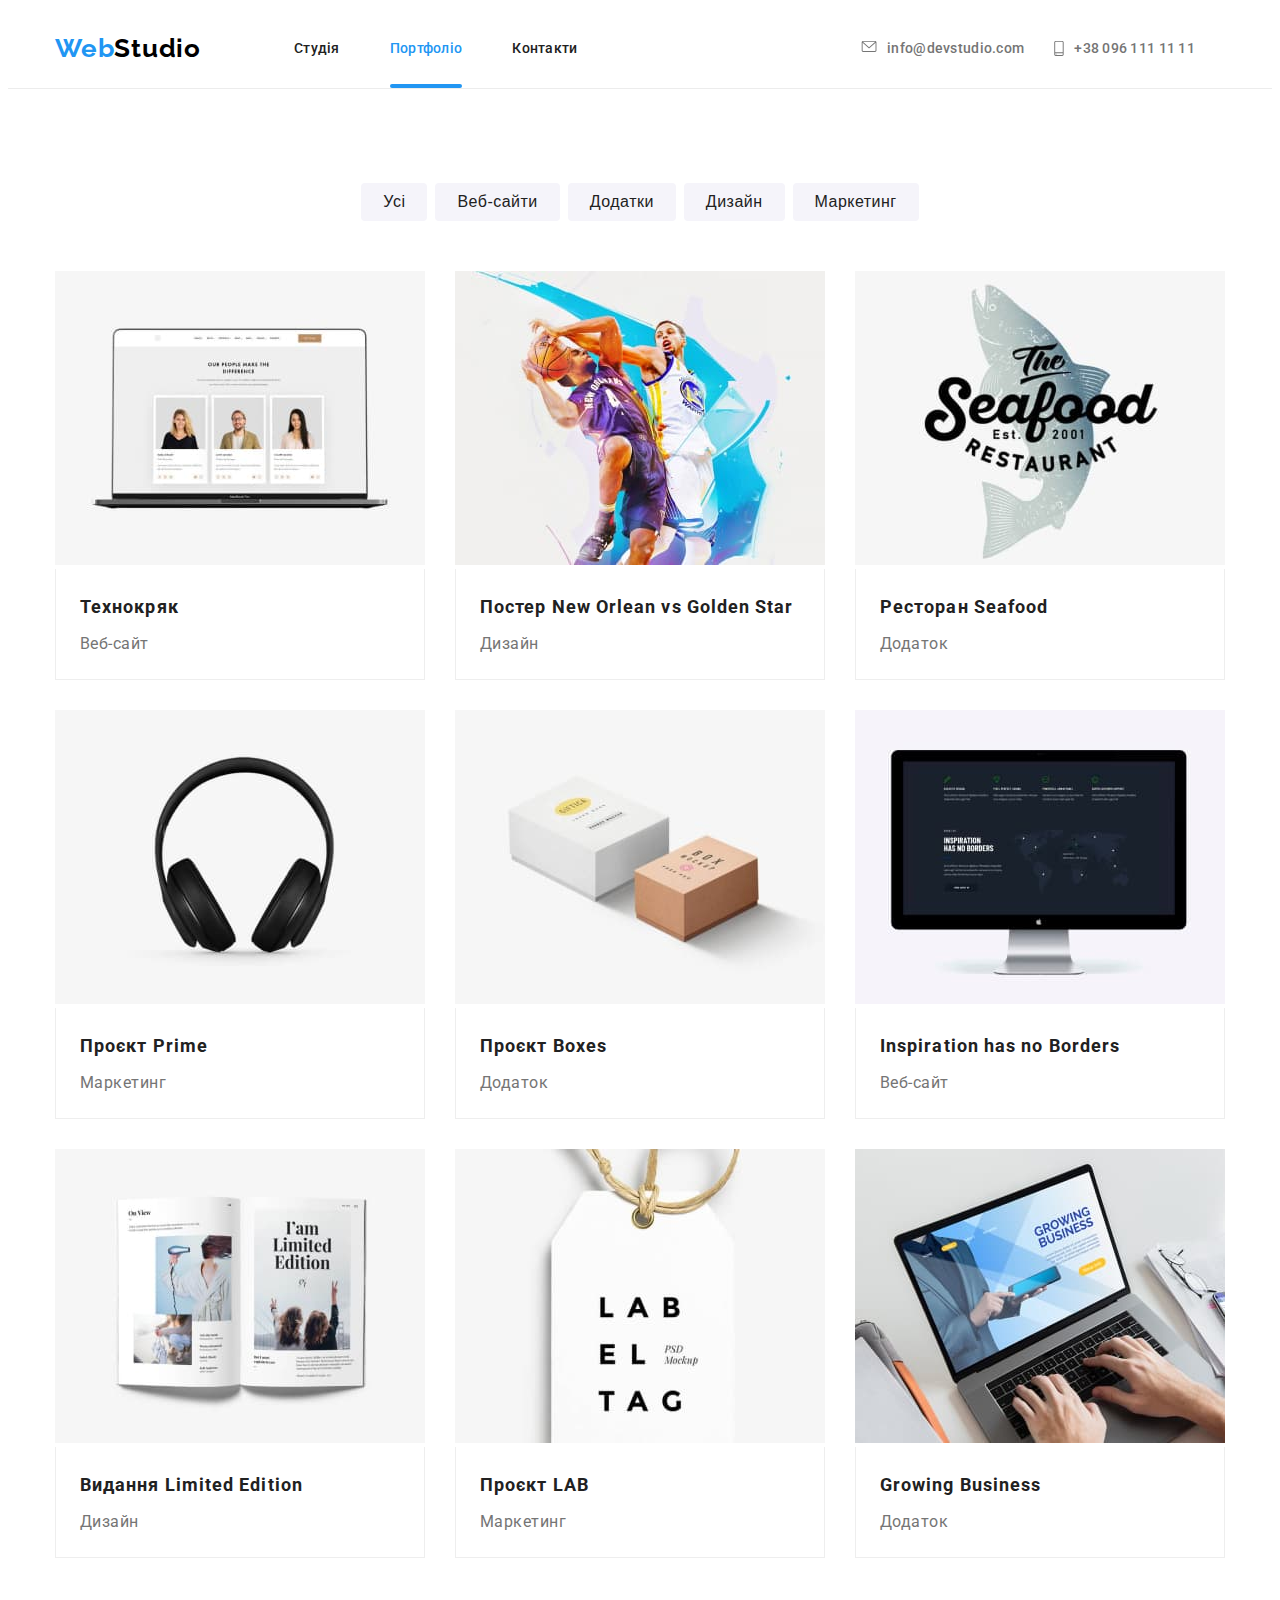
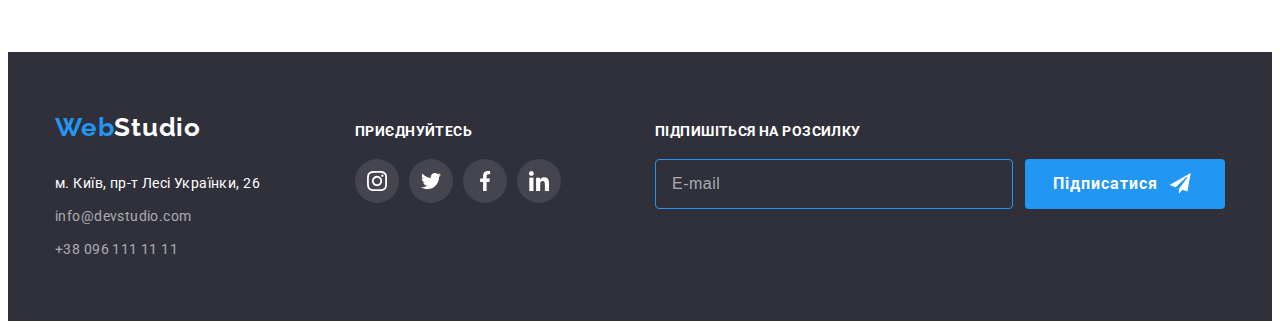
==== commit 5cfc6bf6: "БЕМ готовий" ====
--- a/portofolio.html
+++ b/portofolio.html
@@ -33,7 +33,7 @@
         <ul class="site-nav">
           <li class="site-nav__item"><a href="./index.html" class="site-nav__link">Студія</a></li>
           <li class="site-nav__item">
-            <a href="./portofolio.html" class="site-nav__link current">Портфоліо</a>
+            <a href="./portofolio.html" class="site-nav__link site-nav__link--current">Портфоліо</a>
           </li>
           <li class="site-nav__item"><a href="#" class="site-nav__link">Контакти</a></li>
         </ul>
@@ -315,56 +315,56 @@
     </main>
 
      <!-- Footer -->
-     <footer class="footer">
+     <footer class="page-footer">
       <div class="container">
-        <div class="footer__address">
+        <div class="page-footer__address">
           <a href="./index.html" class="logo"
             ><span class="logo__text-brand">Web</span
             ><span class="logo__text-white">Studio</span></a
           >
-          <address class="footer__address-link">
+          <address class="page-footer__address-link">
             <p>м. Київ, пр-т Лесі Українки, 26</p>
-            <ul class="footer-nav__list">
-              <li class="footer-nav__item">
-                <a href="mailto:info@devstudio.com" class="footer-nav__link"
+            <ul class="page-footer-nav__list">
+              <li class="page-footer-nav__item">
+                <a href="mailto:info@devstudio.com" class="page-footer-nav__link"
                   >info@devstudio.com</a
                 >
               </li>
-              <li class="footer-nav__item">
-                <a href="tel:+380961111111" class="footer-nav__link">+38 096 111 11 11</a>
+              <li class="page-footer-nav__item">
+                <a href="tel:+380961111111" class="page-footer-nav__link">+38 096 111 11 11</a>
               </li>
             </ul>
           </address>
         </div>
 
         <!-- Social link -->
-        <div class="footer-social-link">
-          <h3 class="footer-social-link__title">приєднуйтесь</h3>
-          <ul class="footer-social-link__list">
-            <li class="footer-social-link__item">
-              <a class="footer-social-link__link" href="">
-                <svg class="footer-social-link__icon" width="20" height="20">
+        <div class="page-footer-social-link">
+          <h3 class="page-footer-social-link__title">приєднуйтесь</h3>
+          <ul class="page-footer-social-link__list">
+            <li class="page-footer-social-link__item">
+              <a class="page-footer-social-link__link" href="">
+                <svg class="page-footer-social-link__icon" width="20" height="20">
                   <use href="./images/sprite.svg#instagram"></use>
                 </svg>
               </a>
             </li>
-            <li class="footer-social-link__item">
-              <a class="footer-social-link__link" href="">
-                <svg class="footer-social-link__icon" width="20" height="20">
+            <li class="page-footer-social-link__item">
+              <a class="page-footer-social-link__link" href="">
+                <svg class="page-footer-social-link__icon" width="20" height="20">
                   <use href="./images/sprite.svg#twitter"></use>
                 </svg>
               </a>
             </li>
-            <li class="footer-social-link__item">
-              <a class="footer-social-link__link" href="">
-                <svg class="footer-social-link__icon" width="20" height="20">
+            <li class="page-footer-social-link__item">
+              <a class="page-footer-social-link__link" href="">
+                <svg class="page-footer-social-link__icon" width="20" height="20">
                   <use href="./images/sprite.svg#facebook"></use>
                 </svg>
               </a>
             </li>
-            <li class="footer-social-link__item">
-              <a class="footer-social-link__link" href="">
-                <svg class="footer-social-link__icon" width="20" height="20">
+            <li class="page-footer-social-link__item">
+              <a class="page-footer-social-link__link" href="">
+                <svg class="page-footer-social-link__icon" width="20" height="20">
                   <use href="./images/sprite.svg#linkedin"></use>
                 </svg>
               </a>
@@ -373,16 +373,16 @@
         </div>
 
         <!-- Форма Підписатися -->
-        <div class="footer-submit">
-          <h3 class="footer-submit__title">Підпишіться на розсилку</h3>
-
-          <form class="footer-submit__form" autocomplete="off">
+        <div class="page-footer-submit">
+          <h3 class="page-footer-submit__title">Підпишіться на розсилку</h3>
+
+          <form class="page-footer-submit__form" autocomplete="off">
             <!-- <div class="form-fild-submit"> -->
-            <label class="footer-submit__label">
+            <label class="page-footer-submit__label">
               <input
                 type="email"
                 name="user-mail"
-                class="footer-submit__input"
+                class="page-footer-submit__input"
                 placeholder="E-mail"
                 autocomplete="on"
                 autofocus
--- a/css/styles.css
+++ b/css/styles.css
@@ -158,8 +158,27 @@
 .site-nav__link:focus {
   color: var(--brand-color);
 }
-.site-nav__link.current {
+.site-nav__link--current {
   color: var(--brand-color);
+}
+.site-nav__link--current {
+  position: relative;
+}
+.site-nav__link--current::after {
+  content: "";
+  position: absolute;
+
+  left: 0;
+  bottom: 0;
+
+  display: block;
+  width: 100%;
+  height: 4px;
+  background-color: var(--brand-color);
+  border-radius: 2px;
+
+  opacity: 1;
+  transition: opacity 1000ms var(--timing-function);
 }
 /* contact-nav */
 /* ul */
@@ -181,7 +200,7 @@
 .contact-nav__item + .item {
   margin-left: 50px;
 }
-
+/* a */
 .contact-nav__link {
   display: block;
   padding-top: 32px;
@@ -207,45 +226,24 @@
   fill: currentColor;
 }
 /* li */
-.item-mail {
+.contact-nav__link {
   display: flex;
   margin-right: 30px;
 }
-.item-phone {
-  display: flex;
+.contact-nav__link:not(:last-child) {
+  margin-right: 0;
 }
 /* .decor:hover, .decor:focus {
   fill: var(--brand-color);
 } */
 
-.link.mail,
+/* .link.mail,
 .link.phone {
   display: flex;
   align-items: center;
-}
+} */
 /* Підкреслення під час ховеру */
-.link.current {
-  position: relative;
-}
-.link.current::after {
-  content: "";
-  position: absolute;
-
-  left: 0;
-  bottom: 0;
-
-  display: block;
-  width: 100%;
-  height: 4px;
-  background-color: var(--brand-color);
-  border-radius: 2px;
-
-  opacity: 1;
-  transition: opacity 1000ms var(--timing-function);
-}
-/* .link.current:hover::after {
-  opacity: 1;
-} */
+
 
 
 /* Hero */
@@ -712,19 +710,19 @@
 }
 
 /* Footer */
-.footer .container {
+.page-footer .container {
   display: flex;
   align-items: baseline;
   flex-direction: row;
   justify-content: flex-start;
 }
-.footer {
+.page-footer {
   padding-top: 60px;
   padding-bottom: 60px;
   background-color: var(--background-color);
 }
 
-.footer__address {
+.page-footer__address {
   display: block;
   margin-top: 0;
   margin-left: 0;
@@ -742,7 +740,7 @@
 
 .address {
 }
-.footer__address-link {
+.page-footer__address-link {
   margin-top: 28px;
   /* margin-bottom: 9px; */
   color: var(--white);
@@ -753,7 +751,7 @@
   cursor: pointer;
 }
 
-.footer-nav__list {
+.page-footer-nav__list {
   margin-top: 9px;
   margin-bottom: 0;
   padding-top: 0;
@@ -764,24 +762,24 @@
 
   transition: color 250ms var(--timing-function);
 }
-.footer-nav__link {
+.page-footer-nav__link {
   color: rgba(255, 255, 255, 0.6);
 }
-.footer-nav__link:hover,
-.footer-nav__link:focus {
+.page-footer-nav__link:hover,
+.page-footer-nav__link:focus {
   color: var(--brand-color);
 }
-.footer-nav__item:not(:first-child) {
+.page-footer-nav__item:not(:first-child) {
   margin-top: 9px;
 }
 
 /* Social link list */
-.footer-social-link {
+.page-footer-social-link {
   display: block;
   width: 206px;
   margin-right: 94px;
 }
-.footer-social-link__title {
+.page-footer-social-link__title {
   margin-bottom: 20px;
   margin-top: 0;
   margin-left: 0;
@@ -793,7 +791,7 @@
   color: var(--white);
 }
 /* UL */
-.footer-social-link__list {
+.page-footer-social-link__list {
   display: flex;
   justify-content: center;
 }
@@ -807,15 +805,15 @@
 } */
 
 /* li */
-.footer-social-link__item {
+.page-footer-social-link__item {
   margin-right: 10px;
 }
-.footer-social-link__item:nth-child(4) {
+.page-footer-social-link__item:nth-child(4) {
   margin-right: 0;
 }
 
 /* a */
-.footer-social-link__link {
+.page-footer-social-link__link {
   display: flex;
   align-items: center;
   justify-content: center;
@@ -827,18 +825,18 @@
 
   transition: background-color 250ms var(--timing-function);
 }
-.footer-social-link__link:hover,
-.footer-social-link__link:focus {
+.page-footer-social-link__link:hover,
+.page-footer-social-link__link:focus {
   background-color: var(--brand-color);
 }
 
 /* Container SUBMIT */
-.footer-submit {
+.page-footer-submit {
   display: block;
   width: 570px;  
 }
 /* h3 */
-.footer-submit__title {
+.page-footer-submit__title {
   margin-bottom: 20px;
   margin-top: 0;
   margin-left: 0;
@@ -850,12 +848,12 @@
   color: var(--white);
 }
 /* form */
-.footer-submit__form {
+.page-footer-submit__form {
   display: flex;
   justify-content: space-between;
   margin: 0;
 }
-.footer-submit__label input {
+.page-footer-submit__label input {
   display: inline-block;
   margin: 0;
   margin-right: 12px;
@@ -868,12 +866,12 @@
   color: rgba(255, 255, 255, 0.6);
 }
 
-.footer-submit__input:hover,
-.footer-submit__input:focus {
+.page-footer-submit__input:hover,
+.page-footer-submit__input:focus {
   outline: none;
   border-color: var(--brand-color);
 }
-.footer-submit__label input::placeholder {
+.page-footer-submit__label input::placeholder {
   margin: 12px;
   padding: 0;
   width: 47px;
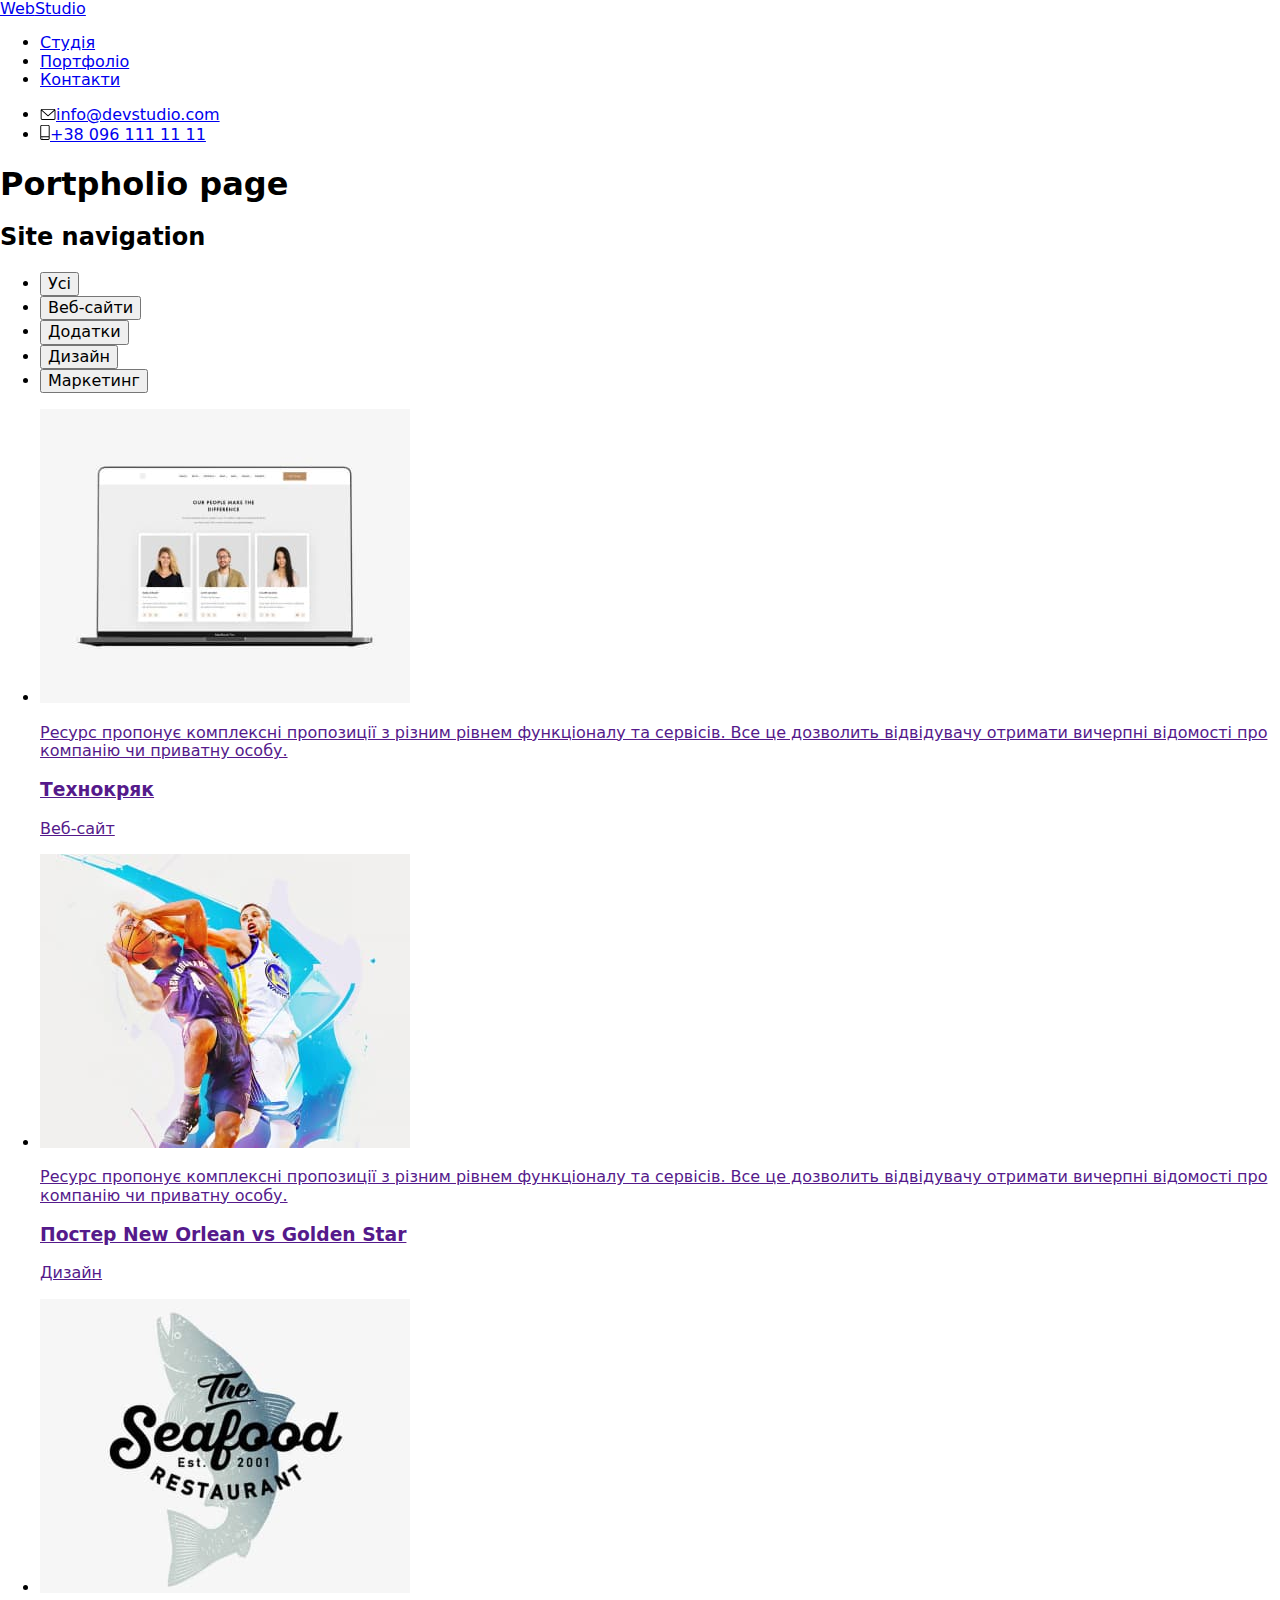
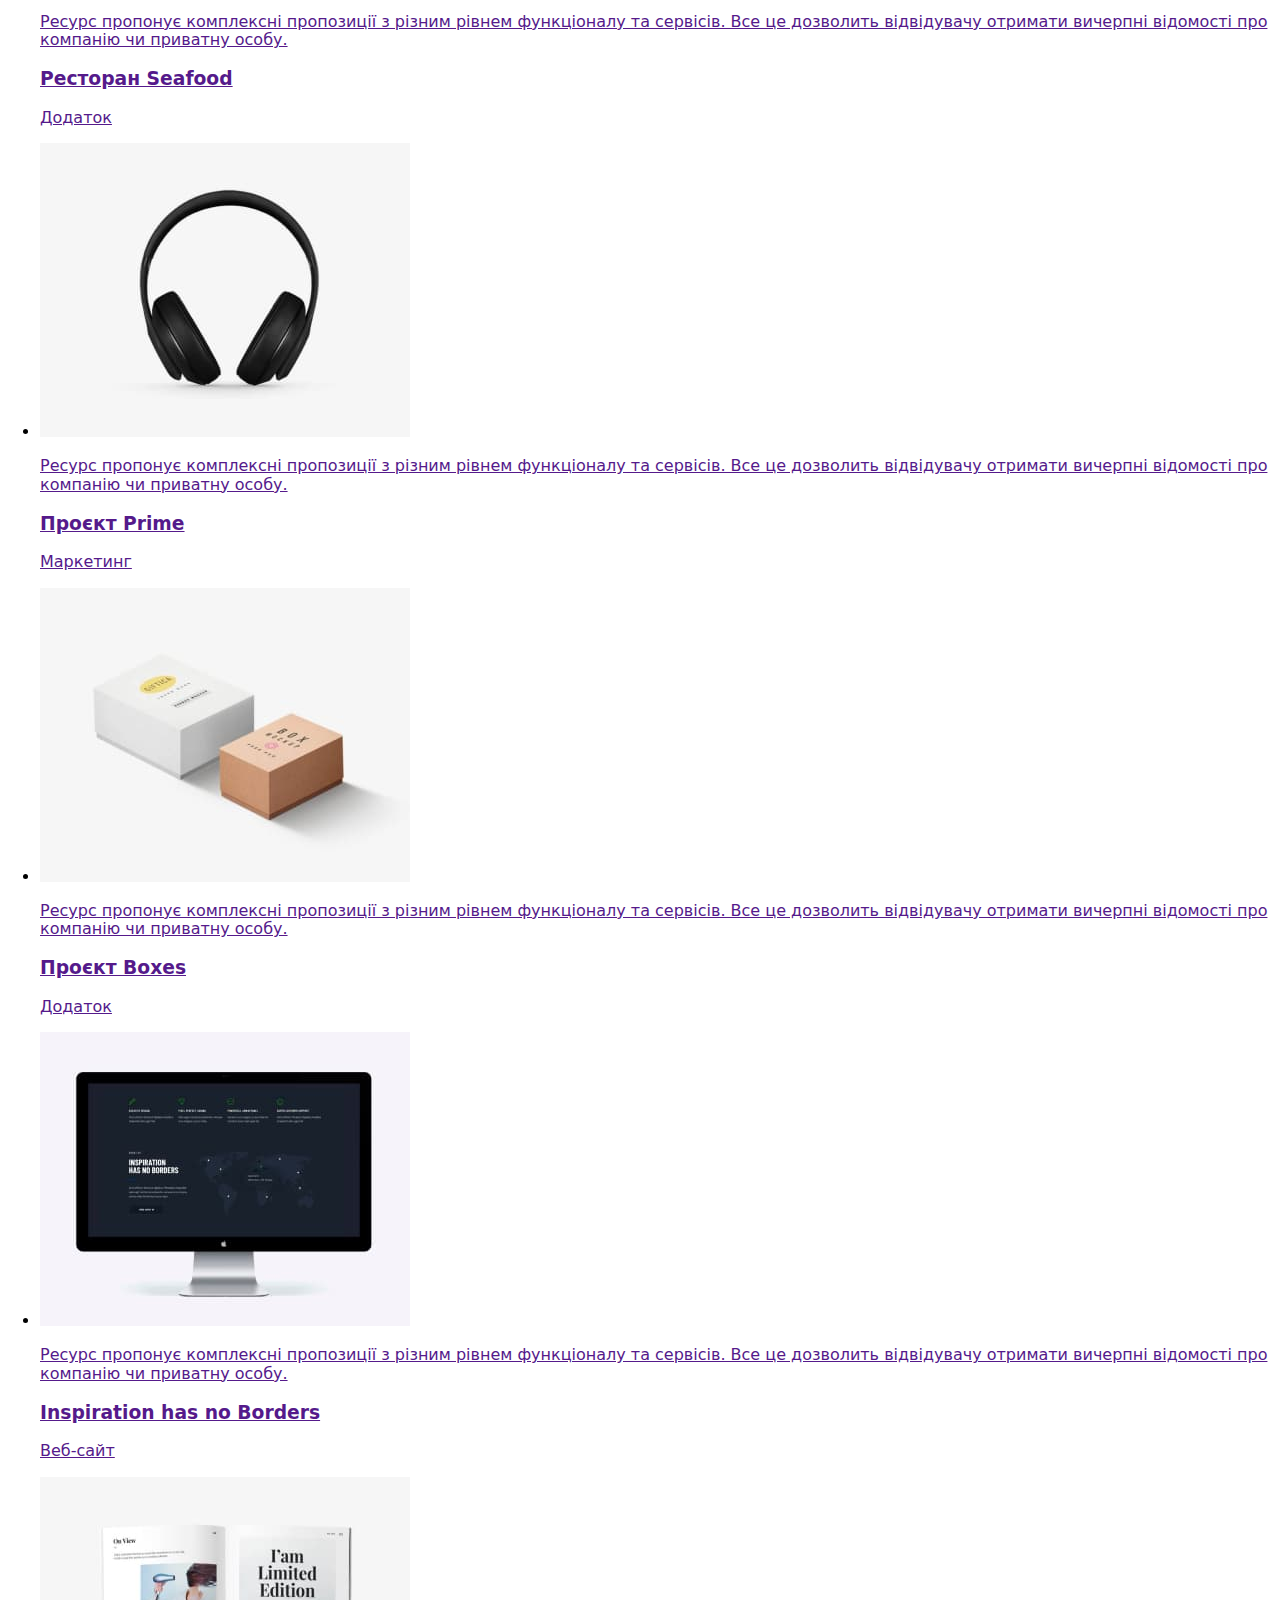
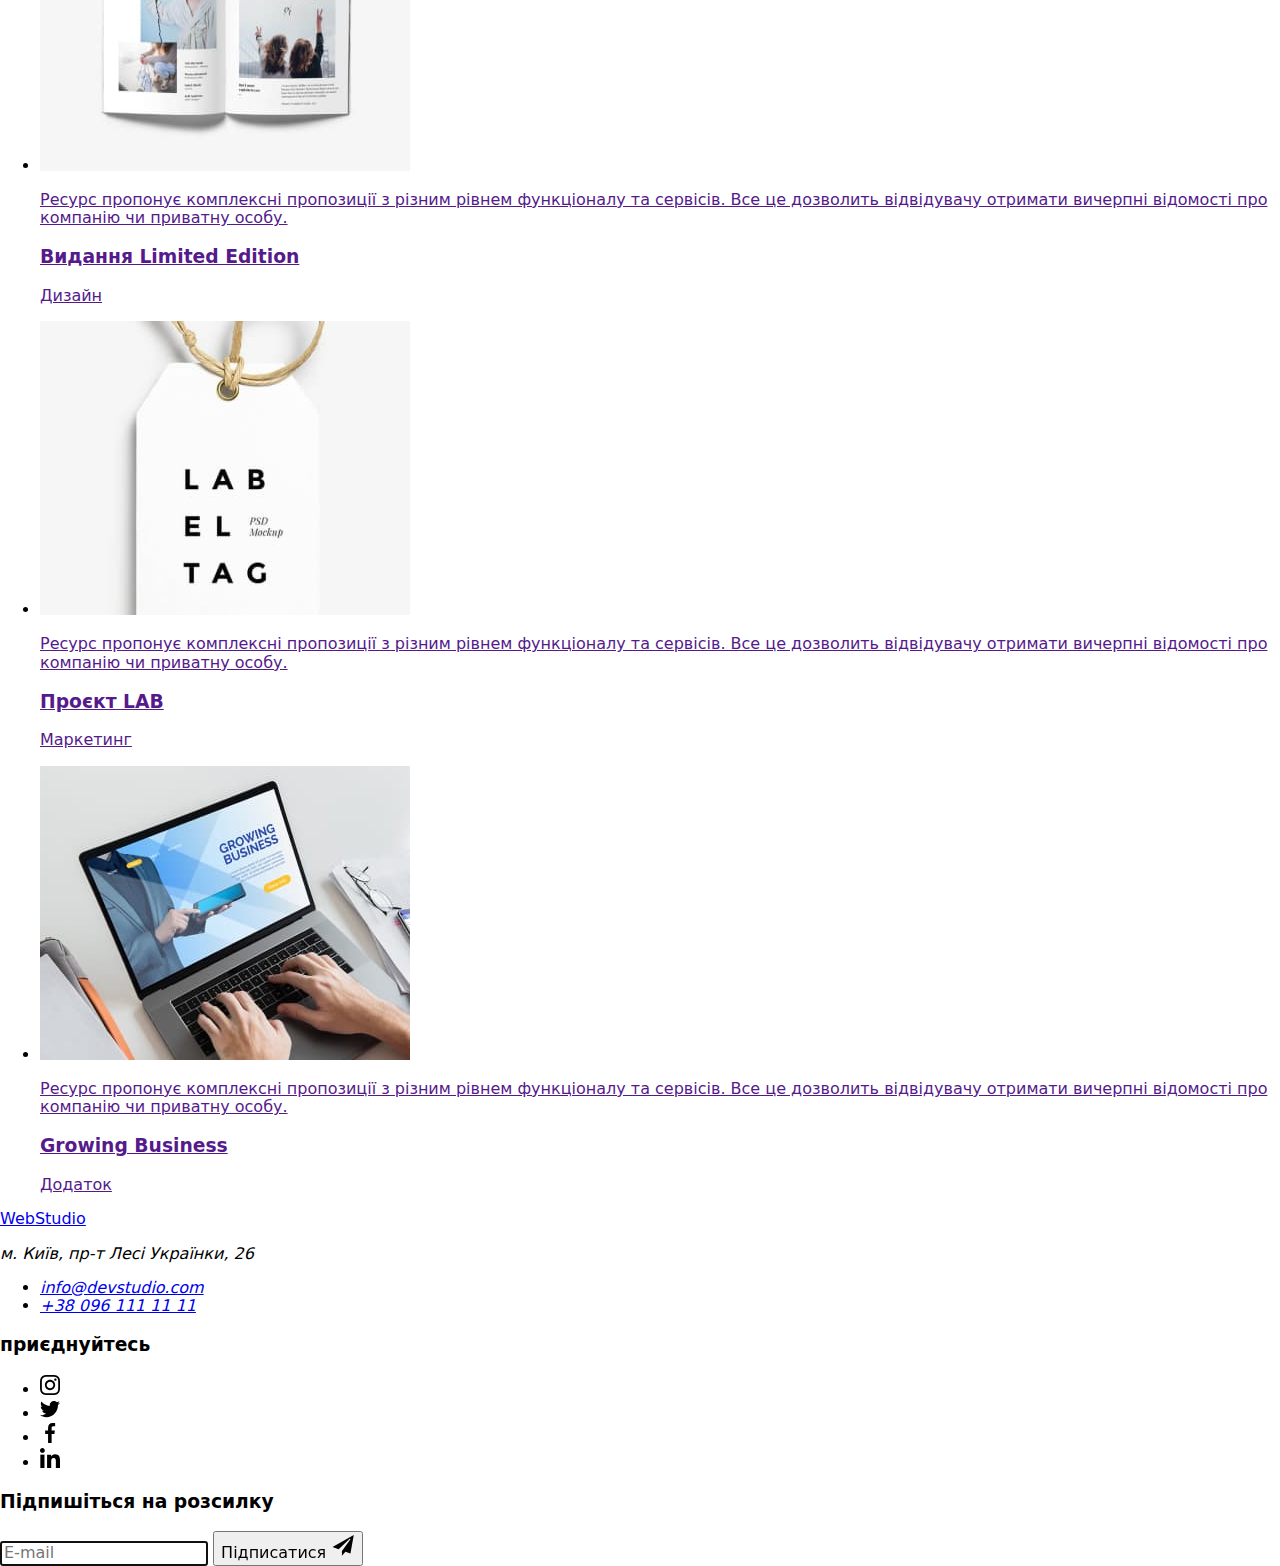
==== commit 9cb16896: "errors" ====
--- a/portofolio.html
+++ b/portofolio.html
@@ -19,7 +19,7 @@
       crossorigin="anonymous"
       referrerpolicy="no-referrer"
     />
-    <link rel="stylesheet" href="./css/styles.css" />
+    <link rel="stylesheet" href="./css/main.min.css" />
   </head>
   <body>
     <!-- Header -->
--- a/css/main.min.css
+++ b/css/main.min.css
@@ -0,0 +1 @@
+/*! modern-normalize v1.1.0 | MIT License | https://github.com/sindresorhus/modern-normalize */*,::before,::after{box-sizing:border-box}html{line-height:1.15;-webkit-text-size-adjust:100%;-moz-tab-size:4;tab-size:4}body{margin:0;font-family:system-ui,"Segoe UI",Roboto,Helvetica,Arial,sans-serif,"Apple Color Emoji","Segoe UI Emoji"}hr{height:0;color:inherit}abbr[title]{text-decoration:underline dotted}b,strong{font-weight:bolder}code,kbd,samp,pre{font-family:ui-monospace,SFMono-Regular,Consolas,"Liberation Mono",Menlo,monospace;font-size:1em}small{font-size:80%}sub,sup{font-size:75%;line-height:0;position:relative;vertical-align:baseline}sub{bottom:-0.25em}sup{top:-0.5em}table{text-indent:0;border-color:inherit}button,input,optgroup,select,textarea{font-family:inherit;font-size:100%;line-height:1.15;margin:0}button,select{text-transform:none}button,[type=button],[type=reset],[type=submit]{-webkit-appearance:button}::-moz-focus-inner{border-style:none;padding:0}:-moz-focusring{outline:1px dotted ButtonText}:-moz-ui-invalid{box-shadow:none}legend{padding:0}progress{vertical-align:baseline}::-webkit-inner-spin-button,::-webkit-outer-spin-button{height:auto}[type=search]{-webkit-appearance:textfield;outline-offset:-2px}::-webkit-search-decoration{-webkit-appearance:none}::-webkit-file-upload-button{-webkit-appearance:button;font:inherit}summary{display:list-item}@im/*# sourceMappingURL=main.min.css.map */